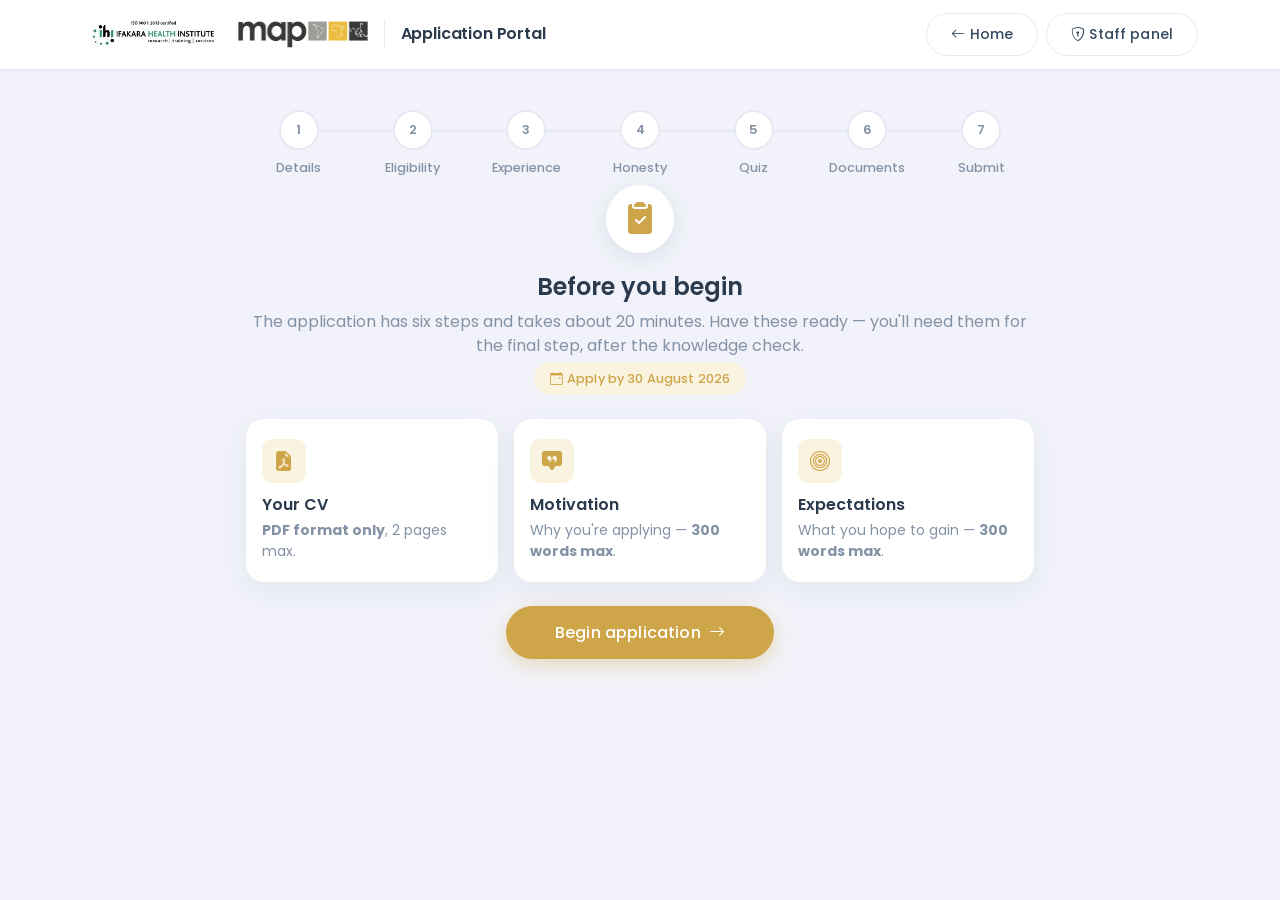
==== apply.html @ 9e34197d "Tighten field validation on the applicant form Landing "Before you apply" and apply.html prep splash" ====
<!Doctype html>
<html lang="en">
<head>
  <meta charset="utf-8">
  <meta name="viewport" content="width=device-width, initial-scale=1">
  <title>Apply — Application Portal</title>

  <!-- Fonts -->
  <link rel="preconnect" href="https://fonts.googleapis.com">
  <link rel="preconnect" href="https://fonts.gstatic.com" crossorigin>
  <link href="https://fonts.googleapis.com/css2?family=Poppins:wght@300;400;500;600;700&display=swap" rel="stylesheet">

  <!-- Bootstrap 5 + Icons -->
  <link href="https://cdn.jsdelivr.net/npm/bootstrap@5.3.3/dist/css/bootstrap.min.css" rel="stylesheet"
        integrity="sha384-QWTKZyjpPEjISv5WaRU9OFeRpok6YctnYmDr5pNlyT2bRjXh0JMhjY6hW+ALEwIH" crossorigin="anonymous">
  <link href="https://cdn.jsdelivr.net/npm/bootstrap-icons@1.11.3/font/bootstrap-icons.min.css" rel="stylesheet">

  <!-- Theme -->
  <link href="css/styles.css" rel="stylesheet">
</head>
<body>

<nav class="navbar navbar-expand-lg">
  <div class="container">
    <a class="navbar-brand d-flex align-items-center gap-3" href="index.html">
      <img src="img/ihi-logo.jpg" alt="Ifakara Health Institute" class="brand-logo brand-logo-ihi">
      <img src="img/map-logo.png" alt="MAP Project" class="brand-logo brand-logo-map">
      <span class="brand-divider d-none d-md-inline-block"></span>
      <span class="brand-text d-none d-md-inline">Application Portal</span>
    </a>
    <div class="d-flex gap-2">
      <a class="btn btn-sm btn-outline-secondary" href="index.html"><i class="bi bi-arrow-left"></i> Home</a>
      <a class="btn btn-sm btn-outline-secondary" href="panel.html"><i class="bi bi-shield-lock"></i> Staff panel</a>
    </div>
  </div>
</nav>

<div class="app-shell">

  <!-- Progress steps -->
  <ul class="stepper" id="steps">
    <li class="step active" data-step="form">
      <span class="step-circle">1</span>
      <span class="step-label">Details</span>
    </li>
    <li class="step" data-step="eligibility">
      <span class="step-circle">2</span>
      <span class="step-label">Eligibility</span>
    </li>
    <li class="step" data-step="experience">
      <span class="step-circle">3</span>
      <span class="step-label">Experience</span>
    </li>
    <li class="step" data-step="claims">
      <span class="step-circle">4</span>
      <span class="step-label">Honesty</span>
    </li>
    <li class="step" data-step="quiz">
      <span class="step-circle">5</span>
      <span class="step-label">Quiz</span>
    </li>
    <li class="step" data-step="docs">
      <span class="step-circle">6</span>
      <span class="step-label">Documents</span>
    </li>
    <li class="step" data-step="submit">
      <span class="step-circle">7</span>
      <span class="step-label">Submit</span>
    </li>
  </ul>

  <!-- ============ STEP 0: BEFORE YOU BEGIN (prep splash) ============ -->
  <section id="screen-prep" class="screen d-none">
    <div class="text-center">
      <span class="auth-head-icon"><i class="bi bi-clipboard2-check-fill"></i></span>
    </div>
    <div class="text-center mb-4">
      <h4 class="mt-1">Before you begin</h4>
      <p class="text-muted mb-1">
        The application has six steps and takes about 20 minutes. Have these
        ready — you'll need them for the final step, after the knowledge check.
      </p>
      <p class="mb-0"><span class="badge-pill-brand"><i class="bi bi-calendar-event me-1"></i>Apply by 30 August 2026</span></p>
    </div>
    <div class="row g-3 mb-4">
      <div class="col-md-4">
        <div class="feature-card h-100">
          <div class="feature-icon"><i class="bi bi-file-earmark-pdf-fill"></i></div>
          <h5>Your CV</h5>
          <p class="text-muted small mb-0"><strong>PDF format only</strong>, 2 pages max.</p>
        </div>
      </div>
      <div class="col-md-4">
        <div class="feature-card h-100">
          <div class="feature-icon"><i class="bi bi-chat-square-quote-fill"></i></div>
          <h5>Motivation</h5>
          <p class="text-muted small mb-0">Why you're applying — <strong>300 words max</strong>.</p>
        </div>
      </div>
      <div class="col-md-4">
        <div class="feature-card h-100">
          <div class="feature-icon"><i class="bi bi-bullseye"></i></div>
          <h5>Expectations</h5>
          <p class="text-muted small mb-0">What you hope to gain — <strong>300 words max</strong>.</p>
        </div>
      </div>
    </div>
    <div class="text-center">
      <button class="btn btn-primary btn-lg px-5" id="begin-application">
        Begin application <i class="bi bi-arrow-right ms-1"></i>
      </button>
    </div>
  </section>

  <!-- ============ STEP 1: DETAILS FORM (no CV / motivation / expectations) ============ -->
  <section id="screen-form" class="screen d-none">
    <div class="card">
      <div class="card-body">
        <h4 class="mb-1">Your details</h4>
        <p class="text-muted small mb-4">
          All fields are required. A few short steps follow before the knowledge
          check — you'll upload your CV and written work at the end.
        </p>

        <div class="alert alert-danger d-none" id="form-alert"></div>

        <form id="application-form">
          <div class="row g-3">
            <div class="col-md-6">
              <label class="form-label">First name</label>
              <input class="form-control form-control-air" name="first_name" required>
              <div class="field-error" data-error="first_name"></div>
            </div>
            <div class="col-md-6">
              <label class="form-label">Last name</label>
              <input class="form-control form-control-air" name="last_name" required>
              <div class="field-error" data-error="last_name"></div>
            </div>
            <div class="col-md-6">
              <label class="form-label">Email</label>
              <input type="email" class="form-control form-control-air" name="email"
                     autocomplete="email" inputmode="email" required
                     title="Please enter a valid email address (e.g. name@example.com).">
              <div class="field-error" data-error="email"></div>
            </div>
            <div class="col-md-6">
              <label class="form-label">Phone</label>
              <input type="tel" class="form-control form-control-air" name="phone"
                     autocomplete="tel" inputmode="tel" required
                     pattern="^\+?[0-9\s\-()]{6,}$"
                     placeholder="+255 712 345 678"
                     title="Digits only, with an optional leading +, spaces, dashes or parentheses.">
              <div class="field-error" data-error="phone"></div>
            </div>
            <div class="col-md-6">
              <label class="form-label">Nationality</label>
              <select class="form-select form-control-air country-select" name="nationality" required>
                <option value="" selected disabled>Choose…</option>
              </select>
              <div class="field-error" data-error="nationality"></div>
            </div>
            <div class="col-md-6">
              <label class="form-label">Country of residence</label>
              <select class="form-select form-control-air country-select" name="country_of_residence" required>
                <option value="" selected disabled>Choose…</option>
              </select>
              <div class="field-error" data-error="country_of_residence"></div>
            </div>
            <div class="col-md-6">
              <label class="form-label">Gender</label>
              <select class="form-select form-control-air" name="gender" required>
                <option value="" selected disabled>Choose…</option>
                <option>Male</option>
                <option>Female</option>
              </select>
              <div class="field-error" data-error="gender"></div>
            </div>
            <div class="col-md-6">
              <label class="form-label">Institution</label>
              <input class="form-control form-control-air" name="institution" required>
              <div class="field-error" data-error="institution"></div>
            </div>
            <div class="col-md-6">
              <label class="form-label">Institution type</label>
              <select class="form-select form-control-air" name="institution_type" required>
                <option value="" selected disabled>Choose…</option>
                <option>University</option>
                <option>NGO</option>
                <option>Government</option>
                <option>Private sector</option>
                <option>Other</option>
              </select>
              <div class="field-error" data-error="institution_type"></div>
            </div>
            <div class="col-md-6">
              <label class="form-label">Role</label>
              <input class="form-control form-control-air" name="role" required>
              <div class="field-error" data-error="role"></div>
            </div>
            <div class="col-md-6">
              <label class="form-label">Education</label>
              <select class="form-select form-control-air" name="education" required>
                <option value="" selected disabled>Choose…</option>
                <option>BSc</option>
                <option>MSc</option>
                <option>PhD</option>
                <option>Other</option>
              </select>
              <div class="field-error" data-error="education"></div>
            </div>
            <div class="col-md-6">
              <label class="form-label">R experience</label>
              <select class="form-select form-control-air" name="r_experience" required>
                <option value="" selected disabled>Choose…</option>
                <option>None</option>
                <option>Beginner</option>
                <option>Intermediate</option>
                <option>Advanced</option>
              </select>
              <div class="field-error" data-error="r_experience"></div>
            </div>
            <div class="col-md-6">
              <label class="form-label">Bayesian knowledge</label>
              <select class="form-select form-control-air" name="bayesian_knowledge" required>
                <option value="" selected disabled>Choose…</option>
                <option>None</option>
                <option>Beginner</option>
                <option>Intermediate</option>
                <option>Advanced</option>
              </select>
              <div class="field-error" data-error="bayesian_knowledge"></div>
            </div>
          </div>

          <div class="d-grid mt-4">
            <button class="btn btn-primary btn-lg" type="submit" id="submit-application">
              Next <i class="bi bi-arrow-right ms-1"></i>
            </button>
          </div>
        </form>
      </div>
    </div>
  </section>

  <!-- ============ STEP 2: ELIGIBILITY ============ -->
  <section id="screen-eligibility" class="screen d-none">
    <div class="card">
      <div class="card-body">
        <h4 class="mb-1">Practical eligibility</h4>
        <p class="text-muted small mb-4">
          Four quick questions so we don't waste your time on an application we
          couldn't honour. Answered honestly.
        </p>

        <div class="alert alert-danger d-none" id="elig-alert"></div>

        <form id="eligibility-form" novalidate>
          <div class="mb-4">
            <p class="form-label fw-semibold mb-2">Can you attend all four days of the course?</p>
            <div class="quiz-option-group" data-group="elig_attend">
              <button type="button" class="btn btn-outline-secondary quiz-option" data-value="Yes, all four days">Yes, all four days</button>
              <button type="button" class="btn btn-outline-secondary quiz-option" data-value="Only part of the period">Only part of the period</button>
              <button type="button" class="btn btn-outline-secondary quiz-option" data-value="No">No</button>
            </div>
            <div class="field-error" data-error="elig_attend"></div>
          </div>

          <div class="mb-4">
            <p class="form-label fw-semibold mb-2">Will you have a laptop for the course?</p>
            <div class="quiz-option-group" data-group="elig_laptop">
              <button type="button" class="btn btn-outline-secondary quiz-option" data-value="Yes">Yes</button>
              <button type="button" class="btn btn-outline-secondary quiz-option" data-value="No">No</button>
              <button type="button" class="btn btn-outline-secondary quiz-option" data-value="I am not sure">I am not sure</button>
            </div>
            <div class="field-error" data-error="elig_laptop"></div>
          </div>

          <div class="mb-4">
            <p class="form-label fw-semibold mb-2">Do you work with spatial data?</p>
            <div class="quiz-option-group" data-group="elig_data">
              <button type="button" class="btn btn-outline-secondary quiz-option" data-value="Yes, I work with it now">Yes, I work with it now</button>
              <button type="button" class="btn btn-outline-secondary quiz-option" data-value="Not yet, but I expect to within six months">Not yet, but I expect to within six months</button>
              <button type="button" class="btn btn-outline-secondary quiz-option" data-value="No">No</button>
            </div>
            <div class="field-error" data-error="elig_data"></div>
          </div>

          <div class="mb-4">
            <p class="form-label fw-semibold mb-2">How will your travel and accommodation be funded?</p>
            <div class="quiz-option-group" data-group="elig_funding">
              <button type="button" class="btn btn-outline-secondary quiz-option" data-value="My institution has agreed to cover it">My institution has agreed to cover it</button>
              <button type="button" class="btn btn-outline-secondary quiz-option" data-value="I will cover it myself">I will cover it myself</button>
              <button type="button" class="btn btn-outline-secondary quiz-option" data-value="Likely covered, but not yet confirmed">Likely covered, but not yet confirmed</button>
              <button type="button" class="btn btn-outline-secondary quiz-option" data-value="I could not attend without financial support">I could not attend without financial support</button>
            </div>
            <div class="field-error" data-error="elig_funding"></div>
          </div>

          <div class="d-grid mt-4">
            <button class="btn btn-primary btn-lg" type="submit" id="submit-eligibility">
              Continue <i class="bi bi-arrow-right ms-1"></i>
            </button>
          </div>
        </form>
      </div>
    </div>
  </section>

  <!-- ============ INELIGIBLE (terminal, revisable) ============ -->
  <section id="screen-ineligible" class="screen d-none">
    <div class="text-center">
      <span class="auth-head-icon muted"><i class="bi bi-info-circle-fill"></i></span>
    </div>
    <div class="card">
      <div class="card-body text-center">
        <h3 class="mt-1">Thank you for your interest</h3>
        <p class="text-muted mb-4" id="ineligible-reason"></p>
        <button type="button" class="btn btn-outline-secondary" id="change-eligibility">
          Change my answers
        </button>
      </div>
    </div>
  </section>

  <!-- ============ STEP 3: EXPERIENCE ============ -->
  <section id="screen-experience" class="screen d-none">
    <div class="card">
      <div class="card-body">
        <h4 class="mb-1">Your experience</h4>
        <p class="text-muted small mb-4">
          Eight quick questions about R, Bayesian methods, and how you plan to
          use what you learn. All required.
        </p>

        <div class="alert alert-danger d-none" id="exp-alert"></div>

        <form id="experience-form" novalidate>
          <div class="mb-4">
            <p class="form-label fw-semibold mb-2">How often do you use R?</p>
            <div class="quiz-option-group" data-group="exp_rfreq">
              <button type="button" class="btn btn-outline-secondary quiz-option" data-value="Most weeks">Most weeks</button>
              <button type="button" class="btn btn-outline-secondary quiz-option" data-value="Most months">Most months</button>
              <button type="button" class="btn btn-outline-secondary quiz-option" data-value="A few times a year">A few times a year</button>
              <button type="button" class="btn btn-outline-secondary quiz-option" data-value="Rarely or never">Rarely or never</button>
            </div>
            <div class="field-error" data-error="exp_rfreq"></div>
          </div>

          <div class="mb-4">
            <p class="form-label fw-semibold mb-2">How would you rate your R skills?</p>
            <div class="quiz-option-group" data-group="exp_rself">
              <button type="button" class="btn btn-outline-secondary quiz-option" data-value="Beginner — I can run scripts others have written">Beginner — I can run scripts others have written</button>
              <button type="button" class="btn btn-outline-secondary quiz-option" data-value="Intermediate — I write my own analysis scripts">Intermediate — I write my own analysis scripts</button>
              <button type="button" class="btn btn-outline-secondary quiz-option" data-value="Advanced — I write functions and packages">Advanced — I write functions and packages</button>
            </div>
            <div class="field-error" data-error="exp_rself"></div>
          </div>

          <div class="mb-4">
            <p class="form-label fw-semibold mb-2">Your experience with Bayesian methods?</p>
            <div class="quiz-option-group" data-group="exp_bayes">
              <button type="button" class="btn btn-outline-secondary quiz-option" data-value="None">None</button>
              <button type="button" class="btn btn-outline-secondary quiz-option" data-value="Beginner">Beginner</button>
              <button type="button" class="btn btn-outline-secondary quiz-option" data-value="Intermediate">Intermediate</button>
              <button type="button" class="btn btn-outline-secondary quiz-option" data-value="Advanced">Advanced</button>
            </div>
            <div class="field-error" data-error="exp_bayes"></div>
          </div>

          <div class="mb-4">
            <p class="form-label fw-semibold mb-2">Have you fitted a generalised linear model (GLM) in R?</p>
            <div class="quiz-option-group" data-group="exp_glm">
              <button type="button" class="btn btn-outline-secondary quiz-option" data-value="Yes, several times">Yes, several times</button>
              <button type="button" class="btn btn-outline-secondary quiz-option" data-value="Yes, once or twice">Yes, once or twice</button>
              <button type="button" class="btn btn-outline-secondary quiz-option" data-value="No">No</button>
            </div>
            <div class="field-error" data-error="exp_glm"></div>
          </div>

          <div class="mb-4">
            <p class="form-label fw-semibold mb-2">What kind of spatial data do you typically work with?</p>
            <div class="quiz-option-group" data-group="exp_dtype">
              <button type="button" class="btn btn-outline-secondary quiz-option" data-value="Survey or sampling points with coordinates">Survey or sampling points with coordinates</button>
              <button type="button" class="btn btn-outline-secondary quiz-option" data-value="Counts or rates aggregated to districts, wards or facilities">Counts or rates aggregated to districts, wards or facilities</button>
              <button type="button" class="btn btn-outline-secondary quiz-option" data-value="Raster or gridded environmental data">Raster or gridded environmental data</button>
              <button type="button" class="btn btn-outline-secondary quiz-option" data-value="Locations of events or cases (point patterns)">Locations of events or cases (point patterns)</button>
              <button type="button" class="btn btn-outline-secondary quiz-option" data-value="A mixture of these">A mixture of these</button>
              <button type="button" class="btn btn-outline-secondary quiz-option" data-value="None yet">None yet</button>
            </div>
            <div class="field-error" data-error="exp_dtype"></div>
          </div>

          <div class="mb-4">
            <p class="form-label fw-semibold mb-2">When do you next plan to use these methods?</p>
            <div class="quiz-option-group" data-group="exp_when">
              <button type="button" class="btn btn-outline-secondary quiz-option" data-value="I have an analysis waiting for these methods now">I have an analysis waiting for these methods now</button>
              <button type="button" class="btn btn-outline-secondary quiz-option" data-value="Within six months">Within six months</button>
              <button type="button" class="btn btn-outline-secondary quiz-option" data-value="Within a year">Within a year</button>
              <button type="button" class="btn btn-outline-secondary quiz-option" data-value="No specific plan yet">No specific plan yet</button>
            </div>
            <div class="field-error" data-error="exp_when"></div>
          </div>

          <div class="mb-4">
            <p class="form-label fw-semibold mb-2">Will you share what you learn with a wider team?</p>
            <div class="quiz-option-group" data-group="exp_share">
              <button type="button" class="btn btn-outline-secondary quiz-option" data-value="Yes, and I have a specific team in mind">Yes, and I have a specific team in mind</button>
              <button type="button" class="btn btn-outline-secondary quiz-option" data-value="Yes, in principle">Yes, in principle</button>
              <button type="button" class="btn btn-outline-secondary quiz-option" data-value="Possibly">Possibly</button>
              <button type="button" class="btn btn-outline-secondary quiz-option" data-value="No">No</button>
            </div>
            <div class="field-error" data-error="exp_share"></div>
          </div>

          <div class="mb-4">
            <p class="form-label fw-semibold mb-2">Do you use spatial / statistical methods in your current work?</p>
            <div class="quiz-option-group" data-group="exp_use">
              <button type="button" class="btn btn-outline-secondary quiz-option" data-value="Yes, regularly">Yes, regularly</button>
              <button type="button" class="btn btn-outline-secondary quiz-option" data-value="Sometimes">Sometimes</button>
              <button type="button" class="btn btn-outline-secondary quiz-option" data-value="No">No</button>
            </div>
            <div class="field-error" data-error="exp_use"></div>
          </div>

          <div class="d-grid mt-4">
            <button class="btn btn-primary btn-lg" type="submit" id="submit-experience">
              Continue <i class="bi bi-arrow-right ms-1"></i>
            </button>
          </div>
        </form>
      </div>
    </div>
  </section>

  <!-- ============ STEP 4: HONESTY CHECK (claims) ============ -->
  <section id="screen-claims" class="screen d-none">
    <div class="card">
      <div class="card-body">
        <h4 class="mb-1">Honesty check</h4>
        <p class="text-muted small mb-4">
          For each R function below, tell us honestly whether you've used it,
          only heard of it, or aren't familiar with it. "Not familiar" is a
          perfectly good answer.
        </p>

        <div class="alert alert-danger d-none" id="claims-alert"></div>

        <div id="claims-list"></div>

        <div class="d-grid mt-4">
          <button class="btn btn-primary btn-lg" type="button" id="submit-claims">
            Continue to the quiz <i class="bi bi-arrow-right ms-1"></i>
          </button>
        </div>
      </div>
    </div>
  </section>

  <!-- ============ STEP 5: QUIZ INTRO ============ -->
  <section id="screen-intro" class="screen d-none">
    <div class="text-center">
      <span class="auth-head-icon"><i class="bi bi-clock-history"></i></span>
    </div>
    <div class="card">
      <div class="card-body text-center">
        <h4 class="mt-1">You're ready for the knowledge check</h4>
        <p class="text-muted mb-4">A short, timed quiz to unlock the final submission.</p>
        <ul class="list-unstyled text-muted mb-4 mx-auto" style="max-width:400px">
          <li class="mb-2"><i class="bi bi-check2 text-primary me-2"></i>One question at a time.</li>
          <li class="mb-2"><i class="bi bi-check2 text-primary me-2"></i>Countdown runs per question — answer before it ends.</li>
          <li class="mb-2"><i class="bi bi-check2 text-primary me-2"></i>You cannot go back, and the quiz can't be restarted.</li>
        </ul>
        <button class="btn btn-primary btn-lg px-5" id="start-quiz">Start the quiz</button>
        <div class="alert alert-danger d-none mt-3" id="intro-alert"></div>
      </div>
    </div>
  </section>

  <!-- ============ STEP 3: QUESTION ============ -->
  <section id="screen-question" class="screen d-none">
    <div class="card">
      <div class="card-body">
        <div class="d-flex justify-content-between align-items-center mb-3">
          <span class="text-muted small" id="q-progress">Question 1 of 12</span>
          <span class="badge category-pill" id="q-category"></span>
          <span class="countdown" id="q-countdown">--</span>
        </div>
        <div class="progress mb-4" style="height:6px">
          <div class="progress-bar" id="q-progressbar" style="width:0%"></div>
        </div>

        <h5 class="mb-4" id="q-text"></h5>

        <div class="d-grid gap-2" id="q-options"></div>

        <div class="d-grid mt-4">
          <button class="btn btn-primary btn-lg" id="submit-answer" disabled>Submit answer</button>
        </div>
        <p class="text-muted small text-center mt-3 mb-0" id="q-status"></p>
      </div>
    </div>
  </section>

  <!-- ============ STEP 4: RESULT ============ -->
  <section id="screen-result" class="screen d-none">
    <div class="text-center">
      <span class="auth-head-icon success"><i class="bi bi-patch-check-fill" id="r-icon"></i></span>
    </div>
    <div class="card">
      <div class="card-body text-center">
        <h3 class="mt-1" id="r-heading">Quiz complete</h3>
        <div class="display-4 fw-bold my-3"><span id="r-score">0</span> / <span id="r-total">0</span></div>
        <p class="text-muted mb-2" id="r-message"></p>
        <p class="text-muted small mb-0" id="r-completed"></p>
        <div class="d-grid mt-4 d-none" id="r-continue-wrap">
          <button class="btn btn-primary btn-lg" id="go-final">
            Continue to final step <i class="bi bi-arrow-right ms-1"></i>
          </button>
        </div>
      </div>
    </div>
  </section>

  <!-- ============ STEP 6: DOCUMENTS (motivation + expectations + CV) ============ -->
  <section id="screen-docs" class="screen d-none">
    <div class="card">
      <div class="card-body">
        <h4 class="mb-1">Motivation, expectations and CV</h4>
        <p class="text-muted small mb-4">
          Tell us why you're applying, what you hope to gain, and upload
          your CV. On the next screen you'll answer a few short written
          prompts before submitting.
        </p>

        <div class="alert alert-danger d-none" id="docs-alert"></div>

        <form id="docs-form">
          <div class="row g-3">
            <div class="col-12">
              <label class="form-label">Motivation <span class="text-muted">(300 words max)</span></label>
              <textarea class="form-control form-control-air" name="motivation" rows="5" required
                        data-max-words="300"
                        placeholder="Why do you want to join the program?"></textarea>
              <div class="d-flex justify-content-between align-items-start mt-1">
                <div class="field-error flex-grow-1" data-error="motivation"></div>
                <small class="text-muted word-counter" data-counter-for="motivation">0 / 300 words</small>
              </div>
            </div>
            <div class="col-12">
              <label class="form-label">Expectations <span class="text-muted">(300 words max)</span></label>
              <textarea class="form-control form-control-air" name="expectations" rows="5" required
                        data-max-words="300"
                        placeholder="What do you hope to gain from this program?"></textarea>
              <div class="d-flex justify-content-between align-items-start mt-1">
                <div class="field-error flex-grow-1" data-error="expectations"></div>
                <small class="text-muted word-counter" data-counter-for="expectations">0 / 300 words</small>
              </div>
            </div>
            <div class="col-12">
              <label class="form-label">CV upload <span class="text-muted">(PDF only, 2 pages max)</span></label>
              <input type="file" class="form-control" name="cv" accept="application/pdf,.pdf" required>
              <div class="field-error" data-error="cv"></div>
            </div>
          </div>

          <div class="d-grid mt-4">
            <button class="btn btn-primary btn-lg" type="submit" id="submit-docs">
              Continue <i class="bi bi-arrow-right ms-1"></i>
            </button>
          </div>
        </form>
      </div>
    </div>
  </section>

  <!-- ============ STEP 7: SUBMIT (written prompts + finalize) ============ -->
  <section id="screen-final" class="screen d-none">
    <div class="card">
      <div class="card-body">
        <h4 class="mb-1">A few short written prompts</h4>
        <p class="text-muted small mb-4">
          Answer these briefly, then submit your application. Panel judges
          quality — short and honest is fine.
        </p>

        <div class="alert alert-danger d-none" id="final-alert"></div>

        <form id="final-form" novalidate>
          <div class="row g-3">
            <div class="col-12">
              <label class="form-label">A dataset you have analysed <span class="text-muted">(a sentence or two)</span></label>
              <textarea class="form-control form-control-air" name="written_dataset" rows="3" required
                        placeholder="What was it, and what did you do with it?"></textarea>
              <div class="field-error" data-error="written_dataset"></div>
            </div>
            <div class="col-12">
              <label class="form-label">Some of your own R code <span class="text-muted">(5–15 lines)</span></label>
              <textarea class="form-control form-control-air font-monospace" name="written_code" rows="8" required
                        placeholder="Paste a snippet you actually wrote."></textarea>
              <div class="field-error" data-error="written_code"></div>
            </div>
            <div class="col-12">
              <label class="form-label">Why would OLS be a poor choice for spatial data? <span class="text-muted">(a sentence is fine)</span></label>
              <textarea class="form-control form-control-air" name="written_why_not_ols" rows="3" required
                        placeholder="One thought, briefly."></textarea>
              <div class="field-error" data-error="written_why_not_ols"></div>
            </div>
            <div class="col-12">
              <label class="form-label">Anything else for the panel? <span class="text-muted">(optional)</span></label>
              <textarea class="form-control form-control-air" name="written_other" rows="3"
                        placeholder="Context you'd like reviewers to see."></textarea>
              <div class="field-error" data-error="written_other"></div>
            </div>
          </div>

          <div class="d-grid mt-4">
            <button class="btn btn-primary btn-lg" type="submit" id="submit-final">
              Submit application <i class="bi bi-check2-circle ms-1"></i>
            </button>
          </div>
        </form>
      </div>
    </div>
  </section>

  <!-- ============ DONE ============ -->
  <section id="screen-done" class="screen d-none">
    <div class="text-center">
      <span class="auth-head-icon success"><i class="bi bi-send-check-fill"></i></span>
    </div>
    <div class="card">
      <div class="card-body text-center">
        <h3 class="mt-1">Application submitted</h3>
        <p class="text-muted mb-0">
          Thank you — your application and CV have been received. We'll be in touch by email.
        </p>
      </div>
    </div>
  </section>

</div>

<script src="https://cdn.jsdelivr.net/npm/bootstrap@5.3.3/dist/js/bootstrap.bundle.min.js"
        integrity="sha384-YvpcrYf0tY3lHB60NNkmXc5s9fDVZLESaAA55NDzOxhy9GkcIdslK1eN7N6jIeHz" crossorigin="anonymous"></script>
<script src="js/api.js"></script>
<script src="js/applicant.js"></script>
</body>
</html>
---- css/styles.css ----
/* =========================================================================
   Onboarding Portal — Applicant frontend
   Aesthetic cherry-picked from AdminCa v2.0.1 (Poppins + soft shadows +
   indigo palette), layered on top of Bootstrap 5.
   ========================================================================= */

:root {
  /* Palette — warm gold on Poppins */
  --brand:            #cfa54a;
  --brand-dark:       #b48a2e;
  --brand-tint:       #faf3e0;
  --success:          #18C5A9;
  --success-dark:     #14a891;
  --danger:           #f75a5f;
  --page-bg:          #f2f3fa;
  --card-bg:          #ffffff;
  --body:             #34495f;
  --muted:            #8492a6;
  --border-soft:      #e6e9f2;

  /* Shadows */
  --shadow-card:      0 8px 30px rgba(53, 73, 95, 0.08);
  --shadow-input:     0 3px 20px rgba(53, 73, 95, 0.08);
  --shadow-btn:       0 6px 20px rgba(207, 165, 74, 0.35);
  --shadow-btn-hover: 0 10px 25px rgba(207, 165, 74, 0.45);
  --shadow-float:     0 5px 20px rgba(214, 222, 228, 0.9);

  /* Rhythm */
  --radius:           12px;
  --radius-lg:        18px;
  --radius-pill:      200px;

  /* Bootstrap variable overrides (so BS utilities pick up the new brand) */
  --bs-primary:       var(--brand);
  --bs-primary-rgb:   207, 165, 74;
  --bs-body-color:    var(--body);
  --bs-body-font-family: "Poppins", system-ui, -apple-system, "Segoe UI", Roboto, sans-serif;
}

/* -------------------------------------------------------------- Base */
body {
  min-height: 100vh;
  background-color: var(--page-bg);
  color: var(--body);
  font-family: "Poppins", system-ui, -apple-system, "Segoe UI", Roboto, sans-serif;
  font-weight: 400;
}

h1, h2, h3, h4, h5, h6 { font-weight: 600; color: #2c3a4d; }
.text-muted { color: var(--muted) !important; }

/* -------------------------------------------------------------- Layout */
.app-shell {
  max-width: 820px;
  margin: 0 auto;
  padding: 2.5rem 1rem 4rem;
}

.panel-shell {
  max-width: 1140px;
  margin: 0 auto;
  padding: 1.5rem 1rem 4rem;
}

/* -------------------------------------------------------------- Navbar */
.navbar {
  background: var(--card-bg) !important;
  border-bottom: 1px solid var(--border-soft) !important;
  box-shadow: 0 1px 10px rgba(53, 73, 95, 0.04);
  padding-top: .65rem;
  padding-bottom: .65rem;
}
.navbar-brand { color: #2c3a4d !important; letter-spacing: -0.01em; }
.navbar-brand .text-primary { color: var(--brand) !important; }

/* Brand logos in the navbar (IHI + MAP) */
.brand-logo {
  height: 38px;
  width: auto;
  object-fit: contain;
  display: block;
}
.brand-logo-ihi { }                                /* ~3:1 aspect */
.brand-logo-map { max-width: 130px; }              /* wide — cap width */
.brand-divider {
  display: inline-block;
  width: 1px;
  height: 30px;
  background: var(--border-soft);
  align-self: center;
}
.brand-text {
  color: #2c3a4d;
  font-weight: 600;
  letter-spacing: -0.01em;
  font-size: 1rem;
}

/* Chip-style logo backdrop for the DARK panel navbar (keeps white logos
   from clashing with the dark background). */
.brand-logo-chip {
  background: #fff;
  border-radius: 6px;
  padding: 4px 8px;
  height: 42px;
}
.brand-divider-dark { background: rgba(255, 255, 255, 0.2); }
.brand-text-light {
  color: #fff;
  font-weight: 600;
  letter-spacing: -0.01em;
  font-size: 1rem;
}

@media (max-width: 767.98px) {
  .brand-logo { height: 30px; }
  .brand-logo-chip { height: 34px; padding: 3px 6px; }
  .brand-logo-map { max-width: 100px; }
}
@media (max-width: 400px) {
  .brand-logo { height: 26px; }
  .brand-logo-chip { height: 30px; }
  .brand-logo-map { max-width: 82px; }
}

/* -------------------------------------------------------------- Cards */
.card {
  background: var(--card-bg);
  border: 0 !important;
  border-radius: var(--radius-lg) !important;
  box-shadow: var(--shadow-card) !important;
}
.card-body { padding: 2rem !important; }
@media (min-width: 768px) { .card-body { padding: 2.5rem !important; } }

/* -------------------------------------------------------------- Stepper */
.stepper {
  list-style: none;
  padding: 0;
  margin: 0 0 2.25rem 0;
  display: flex;
  justify-content: space-between;
  align-items: flex-start;
  position: relative;
  gap: 0.5rem;
}
.stepper::before {
  content: "";
  position: absolute;
  top: 20px;               /* half of .step-circle height */
  left: 8%;
  right: 8%;
  height: 2px;
  background: var(--border-soft);
  z-index: 0;
}
.step {
  position: relative;
  z-index: 1;
  flex: 1;
  text-align: center;
  color: var(--muted);
  font-size: .8rem;
  font-weight: 500;
}
.step-circle {
  display: inline-flex;
  align-items: center;
  justify-content: center;
  width: 40px;
  height: 40px;
  border-radius: 50%;
  background: var(--card-bg);
  border: 2px solid var(--border-soft);
  color: var(--muted);
  font-weight: 600;
  margin-bottom: 0.5rem;
  transition: all .25s ease;
}
.step-label { display: block; }
.step.active .step-circle,
.step.done .step-circle {
  background: var(--brand);
  border-color: var(--brand);
  color: #fff;
  box-shadow: var(--shadow-btn);
}
.step.active { color: var(--brand); font-weight: 600; }
.step.done { color: var(--body); }

/* -------------------------------------------------------------- Auth head icon
   (Circular icon that floats above intro/result cards — from login-2.html) */
.auth-head-icon {
  position: relative;
  height: 68px;
  width: 68px;
  display: inline-flex;
  align-items: center;
  justify-content: center;
  font-size: 32px;
  background: var(--card-bg);
  color: var(--brand);
  box-shadow: var(--shadow-float);
  border-radius: 50%;
  margin: -2.5rem auto 1rem;
}
.auth-head-icon.success { color: var(--success); }
.auth-head-icon.muted   { color: var(--muted); }

/* -------------------------------------------------------------- Form inputs
   "form-control-air" — soft shadow, no border. */
.form-label {
  font-size: .85rem;
  font-weight: 500;
  color: var(--body);
  margin-bottom: .4rem;
}
.form-control, .form-select {
  background: var(--card-bg);
  border: 1px solid var(--border-soft) !important;
  border-radius: var(--radius) !important;
  padding: .75rem 1rem !important;
  box-shadow: none;
  transition: box-shadow .2s ease, border-color .2s ease;
  color: var(--body);
}
.form-control:focus, .form-select:focus {
  border-color: var(--brand) !important;
  box-shadow: 0 0 0 4px rgba(207, 165, 74, 0.12) !important;
  outline: none;
}
.form-control::placeholder { color: #b7c0cf; }
.form-control-air {
  border: 0 !important;
  box-shadow: var(--shadow-input) !important;
}

/* CV file input — subtler affordance */
input[type="file"].form-control {
  padding: .55rem .75rem !important;
}
input[type="file"].form-control::-webkit-file-upload-button {
  background: var(--brand-tint);
  color: var(--brand);
  border: 0;
  border-radius: 8px;
  padding: .4rem .9rem;
  font-weight: 500;
  margin-right: .75rem;
  cursor: pointer;
}

/* Field-level error text */
.field-error {
  color: var(--danger);
  font-size: .8rem;
  margin-top: .35rem;
  min-height: 1rem;
}

/* Live word counters under motivation / expectations textareas.
   The bare .word-counter reads as muted; .over-limit switches to the
   danger color when the applicant crosses the 300-word cap. */
.word-counter {
  font-size: .78rem;
  color: var(--muted);
  white-space: nowrap;
  margin-left: 1rem;
  padding-top: .2rem;
}
.word-counter.over-limit {
  color: var(--danger);
  font-weight: 600;
}

/* -------------------------------------------------------------- Buttons */
.btn {
  border-radius: var(--radius-pill);
  font-weight: 500;
  letter-spacing: .01em;
  padding: .65rem 1.5rem;
  transition: transform .15s ease, box-shadow .2s ease, background-color .2s ease;
}
.btn-lg { padding: .85rem 1.75rem; font-size: 1rem; }

.btn-primary {
  background: var(--brand) !important;
  border-color: var(--brand) !important;
  box-shadow: var(--shadow-btn);
}
.btn-primary:hover, .btn-primary:focus {
  background: var(--brand-dark) !important;
  border-color: var(--brand-dark) !important;
  box-shadow: var(--shadow-btn-hover);
  transform: translateY(-1px);
}
.btn-primary:disabled { opacity: .55; box-shadow: none; transform: none; }

.btn-outline-secondary {
  border: 1px solid var(--border-soft);
  background: #fff;
  color: var(--body);
}
.btn-outline-secondary:hover {
  background: var(--brand-tint);
  border-color: var(--brand);
  color: var(--brand);
}

/* -------------------------------------------------------------- Quiz screen */
.countdown {
  font-variant-numeric: tabular-nums;
  font-weight: 700;
  color: var(--brand);
  padding: .35rem .9rem;
  background: var(--brand-tint);
  border-radius: var(--radius-pill);
  font-size: 1rem;
}
.countdown.danger {
  color: #fff;
  background: var(--danger);
  animation: pulse 1s ease-in-out infinite;
}
@keyframes pulse {
  0%, 100% { transform: scale(1); }
  50%      { transform: scale(1.05); }
}

.category-pill {
  text-transform: capitalize;
  background: var(--brand-tint) !important;
  color: var(--brand) !important;
  border: 0 !important;
  padding: .4rem .8rem;
  font-weight: 500;
  border-radius: var(--radius-pill);
}

.progress {
  background: var(--border-soft);
  border-radius: var(--radius-pill);
  overflow: hidden;
}
.progress-bar { background: var(--brand); transition: width .3s ease; }

/* Quiz option buttons — card-like, hover lift, clear active state */
.quiz-option {
  text-align: left;
  white-space: normal;
  padding: 1rem 1.25rem !important;
  border-radius: var(--radius) !important;
  background: var(--card-bg);
  border: 2px solid var(--border-soft) !important;
  color: var(--body);
  font-weight: 500;
  box-shadow: 0 2px 10px rgba(53, 73, 95, 0.03);
  transition: transform .15s ease, border-color .15s ease, box-shadow .2s ease;
}
.quiz-option:hover {
  border-color: var(--brand) !important;
  color: var(--brand);
  transform: translateY(-1px);
  box-shadow: var(--shadow-input);
}
.quiz-option.active {
  border-color: var(--brand) !important;
  background: var(--brand-tint);
  color: var(--brand);
  box-shadow: 0 0 0 4px rgba(207, 165, 74, 0.15);
}

/* Option groups for eligibility / experience / honesty screens — stack the
   options vertically so multi-line answers stay readable */
.quiz-option-group {
  display: flex;
  flex-direction: column;
  gap: .5rem;
}
.quiz-option-group .quiz-option { width: 100%; }

/* Honesty screen — the R function name shown above its choice buttons */
.claim-row {
  border-top: 1px solid var(--border-soft);
  padding-top: 1rem;
}
.claim-row:first-child { border-top: 0; padding-top: 0; }
.claim-name {
  background: var(--brand-tint);
  color: var(--brand-dark);
  padding: .25rem .55rem;
  border-radius: 6px;
  font-size: 1rem;
  font-weight: 500;
}
/* Horizontal 3-button row on the honesty screen — override the vertical stack */
.claim-row .quiz-option-group {
  flex-direction: row;
  flex-wrap: wrap;
}
.claim-row .quiz-option-group .quiz-option { width: auto; flex: 1 1 auto; }

/* -------------------------------------------------------------- Alerts */
.alert {
  border: 0;
  border-radius: var(--radius);
  padding: .85rem 1.15rem;
  font-size: .9rem;
}
.alert-danger { background: #fdecee; color: #c9384c; }

/* -------------------------------------------------------------- Result screen */
#screen-result .display-4 {
  color: var(--brand);
  font-weight: 700;
  letter-spacing: -0.02em;
}

/* -------------------------------------------------------------- Small utils */
.cursor-pointer { cursor: pointer; }

/* =========================================================================
   LANDING PAGE  (index.html — body.landing)
   ========================================================================= */

body.landing { background: #ffffff; }

/* -------------------------------------------------------------- Badge pill */
.badge-pill-brand {
  display: inline-block;
  padding: .45rem 1rem;
  background: var(--brand-tint);
  color: var(--brand);
  border-radius: var(--radius-pill);
  font-size: .8rem;
  font-weight: 500;
  letter-spacing: .01em;
}

/* -------------------------------------------------------------- Hero */
.hero {
  position: relative;
  overflow: hidden;
  padding: 5rem 0 4.5rem;
  background:
    radial-gradient(1200px 400px at 50% -100px, rgba(207,165,74,0.18), transparent 60%),
    linear-gradient(180deg, var(--brand-tint) 0%, #ffffff 100%);
}
.hero-inner {
  max-width: 780px;
  margin: 0 auto;
  position: relative;
  z-index: 1;
}
.hero-title {
  font-size: clamp(2.25rem, 4vw + 1rem, 3.5rem);
  font-weight: 700;
  letter-spacing: -0.025em;
  line-height: 1.12;
  margin: .75rem 0 1.25rem;
  color: #2e2822;
}
.hero-tagline {
  font-size: 1.15rem;
  color: var(--body);
  margin-bottom: 2rem;
  line-height: 1.6;
  opacity: .85;
}
.hero-tagline strong { color: var(--brand); font-weight: 600; }
.hero-cta .btn { border-radius: var(--radius-pill); }
.hero-decor {
  position: absolute;
  inset: 0;
  pointer-events: none;
  background-image:
    radial-gradient(circle at 12% 78%, rgba(207,165,74,0.10) 0, transparent 40%),
    radial-gradient(circle at 90% 22%, rgba(24,197,169,0.10) 0, transparent 40%);
}

/* -------------------------------------------------------------- Sections */
.section-white, .section-tint {
  padding: 4.5rem 0;
}
.section-tint { background: var(--page-bg); }
.section-header h2 {
  font-size: clamp(1.6rem, 2vw + 1rem, 2.15rem);
  font-weight: 700;
  letter-spacing: -0.015em;
  margin: .5rem 0 .75rem;
}

/* All-caps About heading — positive tracking reads better than the tight
   negative spacing default headings use. */
.about-heading {
  font-size: clamp(1.4rem, 1.5vw + 1rem, 2rem);
  font-weight: 700;
  letter-spacing: 0.02em;
  line-height: 1.25;
  color: var(--brand-dark);
  margin: .25rem 0 1rem;
}

/* -------------------------------------------------------------- Feature cards */
.feature-card {
  background: #fff;
  border-radius: var(--radius-lg);
  padding: 2rem;
  height: 100%;
  box-shadow: var(--shadow-card);
  transition: transform .2s ease, box-shadow .2s ease;
}
.feature-card:hover {
  transform: translateY(-4px);
  box-shadow: 0 20px 45px rgba(53, 73, 95, 0.12);
}
.feature-icon {
  width: 56px;
  height: 56px;
  border-radius: 14px;
  background: var(--brand-tint);
  color: var(--brand);
  display: inline-flex;
  align-items: center;
  justify-content: center;
  font-size: 26px;
  margin-bottom: 1.25rem;
}
.feature-card h5 { font-weight: 600; margin-bottom: .6rem; }

/* Prep splash inside apply.html uses tighter cards to fit the 820px shell */
#screen-prep .feature-card { padding: 1.25rem 1rem; }
#screen-prep .feature-icon {
  width: 44px;
  height: 44px;
  border-radius: 10px;
  font-size: 20px;
  margin-bottom: .75rem;
}
#screen-prep .feature-card h5 { font-size: 1rem; margin-bottom: .35rem; }

/* -------------------------------------------------------------- Topic grid */
.topic-grid {
  display: grid;
  grid-template-columns: 1fr;
  gap: 1rem;
}
@media (min-width: 576px) {
  .topic-grid { grid-template-columns: 1fr 1fr; }
}
.topic-item {
  display: flex;
  gap: 1rem;
  padding: 1.25rem;
  background: #fff;
  border-radius: var(--radius);
  box-shadow: var(--shadow-input);
  transition: transform .15s ease;
}
.topic-item:hover { transform: translateY(-2px); }
.topic-item > i {
  font-size: 1.75rem;
  color: var(--brand);
  flex: 0 0 auto;
  margin-top: 2px;
}
.topic-item strong {
  display: block;
  color: #2e2822;
  font-weight: 600;
  margin-bottom: .25rem;
}
.topic-item span {
  display: block;
  font-size: .85rem;
  color: var(--muted);
  line-height: 1.5;
}
.topic-item code {
  background: var(--brand-tint);
  color: var(--brand);
  padding: 1px 6px;
  border-radius: 4px;
  font-size: .8rem;
}

/* -------------------------------------------------------------- CTA strip */
.cta-strip {
  padding: 4rem 0;
  color: #fff;
  background:
    linear-gradient(135deg, var(--brand) 0%, var(--brand-dark) 100%);
  position: relative;
  overflow: hidden;
}
.cta-strip::after {
  content: "";
  position: absolute;
  inset: 0;
  background-image:
    radial-gradient(circle at 15% 30%, rgba(255,255,255,0.08) 0, transparent 40%),
    radial-gradient(circle at 85% 70%, rgba(255,255,255,0.08) 0, transparent 40%);
  pointer-events: none;
}
.cta-strip > .container { position: relative; z-index: 1; }
.cta-strip h3 {
  color: #fff;
  font-weight: 600;
  font-size: clamp(1.5rem, 2vw + 1rem, 2rem);
}
.cta-strip .btn-light {
  color: var(--brand);
  background: #fff;
  border: 0;
  box-shadow: 0 12px 30px rgba(0, 0, 0, 0.18);
  font-weight: 600;
}
.cta-strip .btn-light:hover {
  color: var(--brand-dark);
  background: #fff;
  transform: translateY(-1px);
  box-shadow: 0 15px 35px rgba(0, 0, 0, 0.22);
}
.opacity-90 { opacity: .9; }

/* -------------------------------------------------------------- Footer */
.site-footer {
  padding: 2.5rem 0;
  background: #fff;
  border-top: 1px solid var(--border-soft);
}
.footer-link {
  color: var(--muted);
  text-decoration: none;
  font-size: .9rem;
}
.footer-link:hover { color: var(--brand); }

/* =========================================================================
   STAFF PANEL (panel.html — body.panel)
   ========================================================================= */

body.panel { background: var(--page-bg); }

/* -------------------------------------------------------------- Dark navbar */
.navbar-panel {
  background: linear-gradient(135deg, #2e2822 0%, #3d3427 100%) !important;
  border: 0 !important;
  box-shadow: 0 2px 12px rgba(0, 0, 0, 0.15);
}
.navbar-panel .navbar-brand { color: #fff !important; }
.navbar-panel .navbar-brand .text-primary { color: #e6ccaa !important; }
.navbar-panel .btn-outline-light {
  border-color: rgba(255, 255, 255, 0.25);
  color: #fff;
}
.navbar-panel .btn-outline-light:hover {
  background: rgba(255, 255, 255, 0.1);
  border-color: rgba(255, 255, 255, 0.5);
  color: #fff;
}

/* -------------------------------------------------------------- Status filter dropdown */
.status-filter {
  min-width: 190px;
  max-width: 220px;
  padding: .5rem 2rem .5rem 1rem !important;
  border: 1px solid var(--border-soft) !important;
  border-radius: var(--radius) !important;
  background-color: #fff;
  font-size: .9rem;
  color: var(--body);
}
.status-filter:focus {
  border-color: var(--brand) !important;
  box-shadow: 0 0 0 3px rgba(207, 165, 74, 0.15) !important;
}

/* -------------------------------------------------------------- Search input group */
.search-group .input-group-text {
  background: #fff;
  border: 1px solid var(--border-soft);
  border-right: 0;
  border-radius: var(--radius) 0 0 var(--radius);
  color: var(--muted);
}
.search-group .form-control {
  border-left: 0;
  border-radius: 0 var(--radius) var(--radius) 0 !important;
  padding-left: 0.25rem !important;
}
.search-group .form-control:focus {
  box-shadow: none !important;
  border-color: var(--border-soft) !important;
}

/* -------------------------------------------------------------- Applicants table */
.applicants-table, .quiz-table {
  font-size: .92rem;
}
.applicants-table thead th,
.quiz-table thead th {
  background: #fafbfe;
  color: var(--muted);
  font-weight: 500;
  font-size: .8rem;
  text-transform: uppercase;
  letter-spacing: .04em;
  border-bottom: 1px solid var(--border-soft) !important;
  padding: .95rem 1rem;
}
.applicants-table tbody td,
.quiz-table tbody td {
  padding: .85rem 1rem;
  border-color: var(--border-soft);
  vertical-align: middle;
}
.applicants-table tbody tr {
  transition: background .15s ease;
}
.applicants-table tbody tr:hover {
  background: var(--brand-tint) !important;
  --bs-table-hover-bg: transparent;
}
.applicants-table tbody tr:hover .bi-chevron-right {
  color: var(--brand) !important;
}
.applicants-table .form-check-input:checked,
.form-check-input:checked {
  background-color: var(--brand);
  border-color: var(--brand);
}
.applicants-table .form-check-input:focus {
  box-shadow: 0 0 0 3px rgba(207, 165, 74, 0.2);
  border-color: var(--brand);
}

/* -------------------------------------------------------------- Soft badges */
.badge {
  font-weight: 500;
  padding: .4rem .7rem;
  border-radius: var(--radius-pill);
  font-size: .75rem;
  letter-spacing: .01em;
}
.badge.bg-secondary-soft { background: #eef1f6; color: #647285; }
.badge.bg-success-soft   { background: #e2f7f2; color: #0f9a83; }
.badge.bg-warning-soft   { background: #fef3e0; color: #b57414; }
.badge.bg-danger-soft    { background: #fdecee; color: #c9384c; }

/* -------------------------------------------------------------- Bulk action bar */
.bulk-bar {
  background: #fff;
  border-radius: var(--radius);
  padding: .75rem 1rem;
  margin-bottom: 1rem;
  box-shadow: var(--shadow-input);
  display: flex;
  align-items: center;
  gap: .5rem;
  flex-wrap: wrap;
}
.btn-success-soft {
  background: #e2f7f2;
  color: #0f9a83;
  border: 0;
}
.btn-success-soft:hover {
  background: #18C5A9;
  color: #fff;
}
.btn-danger-soft {
  background: #fdecee;
  color: #c9384c;
  border: 0;
}
.btn-danger-soft:hover {
  background: #f75a5f;
  color: #fff;
}

/* -------------------------------------------------------------- Detail view */
.back-link {
  color: var(--brand);
  font-weight: 500;
  text-decoration: none;
}
.back-link:hover { color: var(--brand-dark); }

.decision-strip {
  background: #fff;
  padding: 1rem 1.25rem;
  border-radius: var(--radius);
  box-shadow: var(--shadow-input);
}

/* -------------------------------------------------------------- Nav tabs */
.nav-tabs {
  border-bottom: 1px solid var(--border-soft);
}
.nav-tabs .nav-link {
  border: 0;
  color: var(--muted);
  font-weight: 500;
  padding: .75rem 1.25rem;
  border-bottom: 2px solid transparent;
  border-radius: 0;
  background: transparent !important;
  transition: color .15s ease, border-color .15s ease;
}
.nav-tabs .nav-link:hover { color: var(--body); }
.nav-tabs .nav-link.active {
  color: var(--brand) !important;
  border-bottom-color: var(--brand);
  background: transparent;
}

/* -------------------------------------------------------------- Profile fields */
#d-fields dt {
  font-weight: 500;
  padding: .6rem 0;
  border-top: 1px solid var(--border-soft);
}
#d-fields dt:first-of-type { border-top: 0; }
#d-fields dd {
  padding: .6rem 0;
  border-top: 1px solid var(--border-soft);
  margin-bottom: 0;
}
#d-fields dd:first-of-type { border-top: 0; }

/* -------------------------------------------------------------- Quiz breakdown */
.quiz-table code, .quiz-table td { font-size: .9rem; }
#quiz-summary .alert-info {
  background: var(--brand-tint);
  color: var(--brand);
  border-radius: var(--radius);
}
#quiz-summary .alert-secondary {
  background: #eef1f6;
  color: #647285;
  border-radius: var(--radius);
}
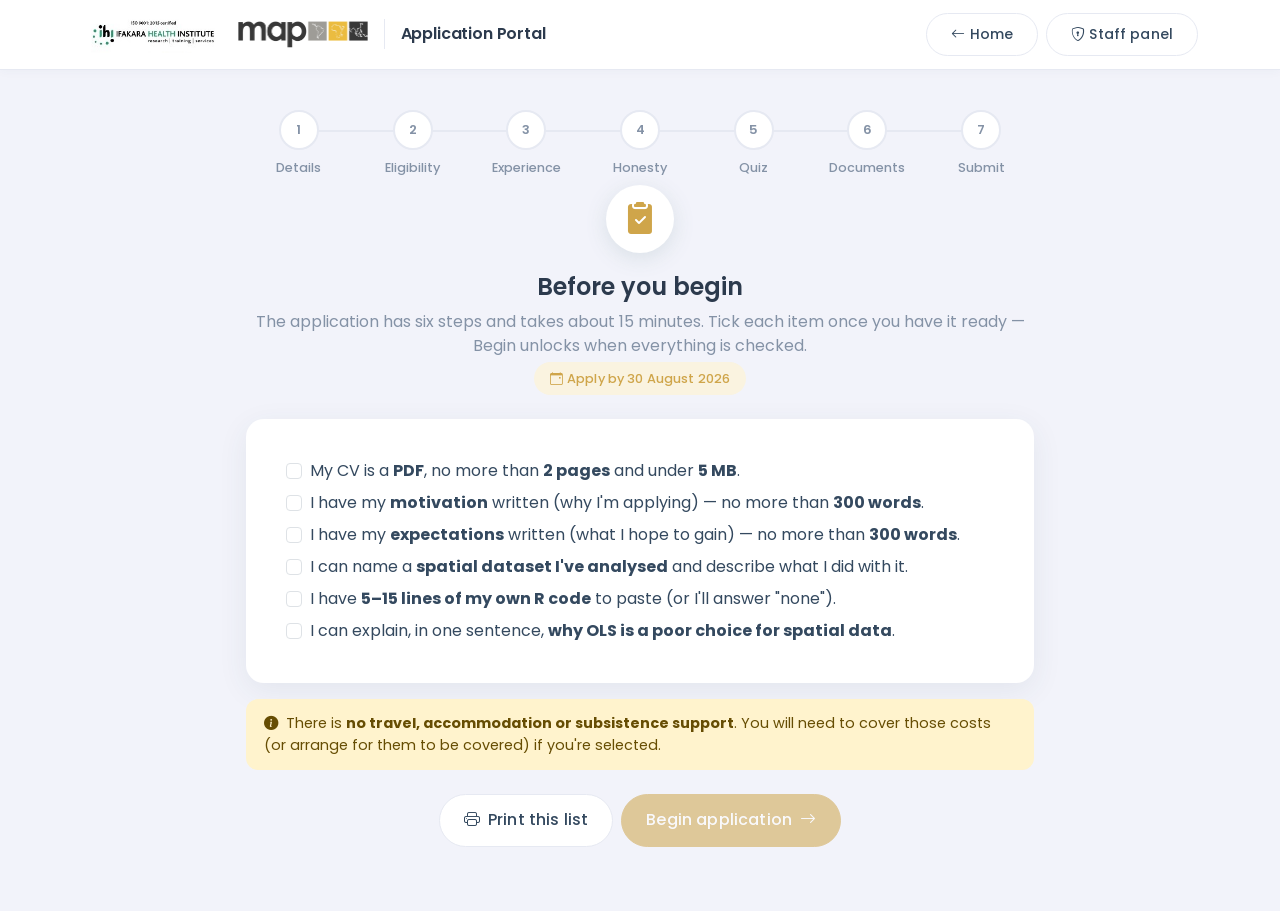
==== commit 946928bf: "Applicant Step 0: interactive prep checklist + tightened phone pattern Backend README (§Step 0) requ" ====
--- a/apply.html
+++ b/apply.html
@@ -69,7 +69,7 @@
     </li>
   </ul>
 
-  <!-- ============ STEP 0: BEFORE YOU BEGIN (prep splash) ============ -->
+  <!-- ============ STEP 0: BEFORE YOU BEGIN (prep checklist) ============ -->
   <section id="screen-prep" class="screen d-none">
     <div class="text-center">
       <span class="auth-head-icon"><i class="bi bi-clipboard2-check-fill"></i></span>
@@ -77,36 +77,69 @@
     <div class="text-center mb-4">
       <h4 class="mt-1">Before you begin</h4>
       <p class="text-muted mb-1">
-        The application has six steps and takes about 20 minutes. Have these
-        ready — you'll need them for the final step, after the knowledge check.
+        The application has six steps and takes <span data-duration>about 15 minutes</span>. Tick
+        each item once you have it ready — Begin unlocks when everything is checked.
       </p>
-      <p class="mb-0"><span class="badge-pill-brand"><i class="bi bi-calendar-event me-1"></i>Apply by 30 August 2026</span></p>
-    </div>
-    <div class="row g-3 mb-4">
-      <div class="col-md-4">
-        <div class="feature-card h-100">
-          <div class="feature-icon"><i class="bi bi-file-earmark-pdf-fill"></i></div>
-          <h5>Your CV</h5>
-          <p class="text-muted small mb-0"><strong>PDF format only</strong>, 2 pages max.</p>
-        </div>
-      </div>
-      <div class="col-md-4">
-        <div class="feature-card h-100">
-          <div class="feature-icon"><i class="bi bi-chat-square-quote-fill"></i></div>
-          <h5>Motivation</h5>
-          <p class="text-muted small mb-0">Why you're applying — <strong>300 words max</strong>.</p>
-        </div>
-      </div>
-      <div class="col-md-4">
-        <div class="feature-card h-100">
-          <div class="feature-icon"><i class="bi bi-bullseye"></i></div>
-          <h5>Expectations</h5>
-          <p class="text-muted small mb-0">What you hope to gain — <strong>300 words max</strong>.</p>
-        </div>
-      </div>
-    </div>
-    <div class="text-center">
-      <button class="btn btn-primary btn-lg px-5" id="begin-application">
+      <p class="mb-0"><span class="badge-pill-brand"><i class="bi bi-calendar-event me-1"></i>Apply by <span data-deadline>30 August 2026</span></span></p>
+    </div>
+
+    <div class="card mb-3">
+      <div class="card-body">
+        <ul class="list-unstyled mb-0 prep-checklist" id="prep-checklist">
+          <li class="form-check mb-2">
+            <input class="form-check-input" type="checkbox" id="prep-cv">
+            <label class="form-check-label" for="prep-cv">
+              My CV is a <strong>PDF</strong>, no more than <strong><span data-cv-max-pages>2</span> pages</strong>
+              and under <strong><span data-cv-max-mb>5</span> MB</strong>.
+            </label>
+          </li>
+          <li class="form-check mb-2">
+            <input class="form-check-input" type="checkbox" id="prep-motivation">
+            <label class="form-check-label" for="prep-motivation">
+              I have my <strong>motivation</strong> written (why I'm applying) — no more than
+              <strong><span data-max-words>300</span> words</strong>.
+            </label>
+          </li>
+          <li class="form-check mb-2">
+            <input class="form-check-input" type="checkbox" id="prep-expectations">
+            <label class="form-check-label" for="prep-expectations">
+              I have my <strong>expectations</strong> written (what I hope to gain) — no more than
+              <strong><span data-max-words>300</span> words</strong>.
+            </label>
+          </li>
+          <li class="form-check mb-2">
+            <input class="form-check-input" type="checkbox" id="prep-dataset">
+            <label class="form-check-label" for="prep-dataset">
+              I can name a <strong>spatial dataset I've analysed</strong> and describe what I did with it.
+            </label>
+          </li>
+          <li class="form-check mb-2">
+            <input class="form-check-input" type="checkbox" id="prep-code">
+            <label class="form-check-label" for="prep-code">
+              I have <strong>5–15 lines of my own R code</strong> to paste (or I'll answer "none").
+            </label>
+          </li>
+          <li class="form-check mb-0">
+            <input class="form-check-input" type="checkbox" id="prep-ols">
+            <label class="form-check-label" for="prep-ols">
+              I can explain, in one sentence, <strong>why OLS is a poor choice for spatial data</strong>.
+            </label>
+          </li>
+        </ul>
+      </div>
+    </div>
+
+    <div class="alert alert-warning small" role="alert">
+      <i class="bi bi-info-circle-fill me-1"></i>
+      There is <strong>no travel, accommodation or subsistence support</strong>. You will need to
+      cover those costs (or arrange for them to be covered) if you're selected.
+    </div>
+
+    <div class="d-flex flex-wrap justify-content-center gap-2 mt-4">
+      <button type="button" class="btn btn-outline-secondary" id="print-checklist">
+        <i class="bi bi-printer me-1"></i> Print this list
+      </button>
+      <button class="btn btn-primary btn-lg px-4" id="begin-application" disabled>
         Begin application <i class="bi bi-arrow-right ms-1"></i>
       </button>
     </div>
@@ -147,9 +180,9 @@
               <label class="form-label">Phone</label>
               <input type="tel" class="form-control form-control-air" name="phone"
                      autocomplete="tel" inputmode="tel" required
-                     pattern="^\+?[0-9\s\-()]{6,}$"
+                     pattern="^\+(?:[\s\-()]*\d){8,15}[\s\-()]*$"
                      placeholder="+255 712 345 678"
-                     title="Digits only, with an optional leading +, spaces, dashes or parentheses.">
+                     title="Must start with + and a country code, then 8–15 digits. Spaces, dashes and parentheses are allowed. Local 07… numbers are rejected — the panel needs to be able to dial you from abroad.">
               <div class="field-error" data-error="phone"></div>
             </div>
             <div class="col-md-6">
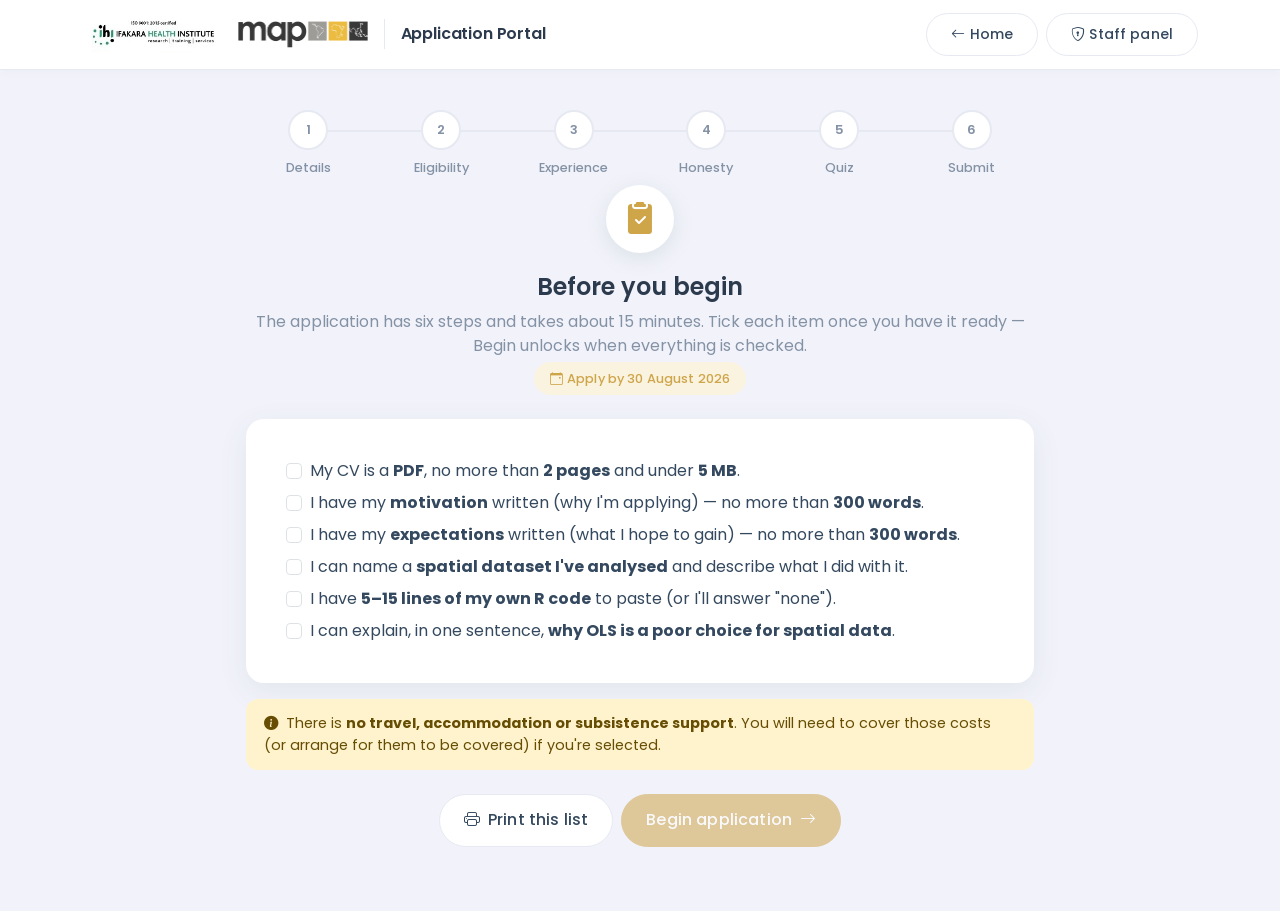
==== commit ad30f3b4: "Adopt reference portal flow: single finalize screen (drop Documents step) The reference portal at ma" ====
--- a/apply.html
+++ b/apply.html
@@ -59,12 +59,8 @@
       <span class="step-circle">5</span>
       <span class="step-label">Quiz</span>
     </li>
-    <li class="step" data-step="docs">
+    <li class="step" data-step="submit">
       <span class="step-circle">6</span>
-      <span class="step-label">Documents</span>
-    </li>
-    <li class="step" data-step="submit">
-      <span class="step-circle">7</span>
       <span class="step-label">Submit</span>
     </li>
   </ul>
@@ -554,20 +550,19 @@
     </div>
   </section>
 
-  <!-- ============ STEP 6: DOCUMENTS (motivation + expectations + CV) ============ -->
-  <section id="screen-docs" class="screen d-none">
+  <!-- ============ STEP 6: SUBMIT (motivation, expectations, written prompts + CV) ============ -->
+  <section id="screen-final" class="screen d-none">
     <div class="card">
       <div class="card-body">
-        <h4 class="mb-1">Motivation, expectations and CV</h4>
+        <h4 class="mb-1">Your own work</h4>
         <p class="text-muted small mb-4">
-          Tell us why you're applying, what you hope to gain, and upload
-          your CV. On the next screen you'll answer a few short written
-          prompts before submitting.
+          Answer these briefly, upload your CV, then submit. The panel
+          judges quality — short and honest is fine.
         </p>
 
-        <div class="alert alert-danger d-none" id="docs-alert"></div>
-
-        <form id="docs-form">
+        <div class="alert alert-danger d-none" id="final-alert"></div>
+
+        <form id="final-form">
           <div class="row g-3">
             <div class="col-12">
               <label class="form-label">Motivation <span class="text-muted">(300 words max)</span></label>
@@ -590,44 +585,13 @@
               </div>
             </div>
             <div class="col-12">
-              <label class="form-label">CV upload <span class="text-muted">(PDF only, 2 pages max)</span></label>
-              <input type="file" class="form-control" name="cv" accept="application/pdf,.pdf" required>
-              <div class="field-error" data-error="cv"></div>
-            </div>
-          </div>
-
-          <div class="d-grid mt-4">
-            <button class="btn btn-primary btn-lg" type="submit" id="submit-docs">
-              Continue <i class="bi bi-arrow-right ms-1"></i>
-            </button>
-          </div>
-        </form>
-      </div>
-    </div>
-  </section>
-
-  <!-- ============ STEP 7: SUBMIT (written prompts + finalize) ============ -->
-  <section id="screen-final" class="screen d-none">
-    <div class="card">
-      <div class="card-body">
-        <h4 class="mb-1">A few short written prompts</h4>
-        <p class="text-muted small mb-4">
-          Answer these briefly, then submit your application. Panel judges
-          quality — short and honest is fine.
-        </p>
-
-        <div class="alert alert-danger d-none" id="final-alert"></div>
-
-        <form id="final-form" novalidate>
-          <div class="row g-3">
-            <div class="col-12">
               <label class="form-label">A dataset you have analysed <span class="text-muted">(a sentence or two)</span></label>
               <textarea class="form-control form-control-air" name="written_dataset" rows="3" required
                         placeholder="What was it, and what did you do with it?"></textarea>
               <div class="field-error" data-error="written_dataset"></div>
             </div>
             <div class="col-12">
-              <label class="form-label">Some of your own R code <span class="text-muted">(5–15 lines)</span></label>
+              <label class="form-label">Some of your own R code <span class="text-muted">(5–15 lines, or "none")</span></label>
               <textarea class="form-control form-control-air font-monospace" name="written_code" rows="8" required
                         placeholder="Paste a snippet you actually wrote."></textarea>
               <div class="field-error" data-error="written_code"></div>
@@ -643,6 +607,11 @@
               <textarea class="form-control form-control-air" name="written_other" rows="3"
                         placeholder="Context you'd like reviewers to see."></textarea>
               <div class="field-error" data-error="written_other"></div>
+            </div>
+            <div class="col-12">
+              <label class="form-label">CV upload <span class="text-muted">(PDF only, 2 pages max)</span></label>
+              <input type="file" class="form-control" name="cv" accept="application/pdf,.pdf" required>
+              <div class="field-error" data-error="cv"></div>
             </div>
           </div>
 
--- a/css/styles.css
+++ b/css/styles.css
@@ -748,6 +748,12 @@
 .badge.bg-warning-soft   { background: #fef3e0; color: #b57414; }
 .badge.bg-danger-soft    { background: #fdecee; color: #c9384c; }
 
+/* Row checkboxes: hidden for viewers (no-review body class set by panel.js). */
+body.no-review .row-check,
+body.no-review #select-all {
+  visibility: hidden;
+}
+
 /* -------------------------------------------------------------- Bulk action bar */
 .bulk-bar {
   background: #fff;
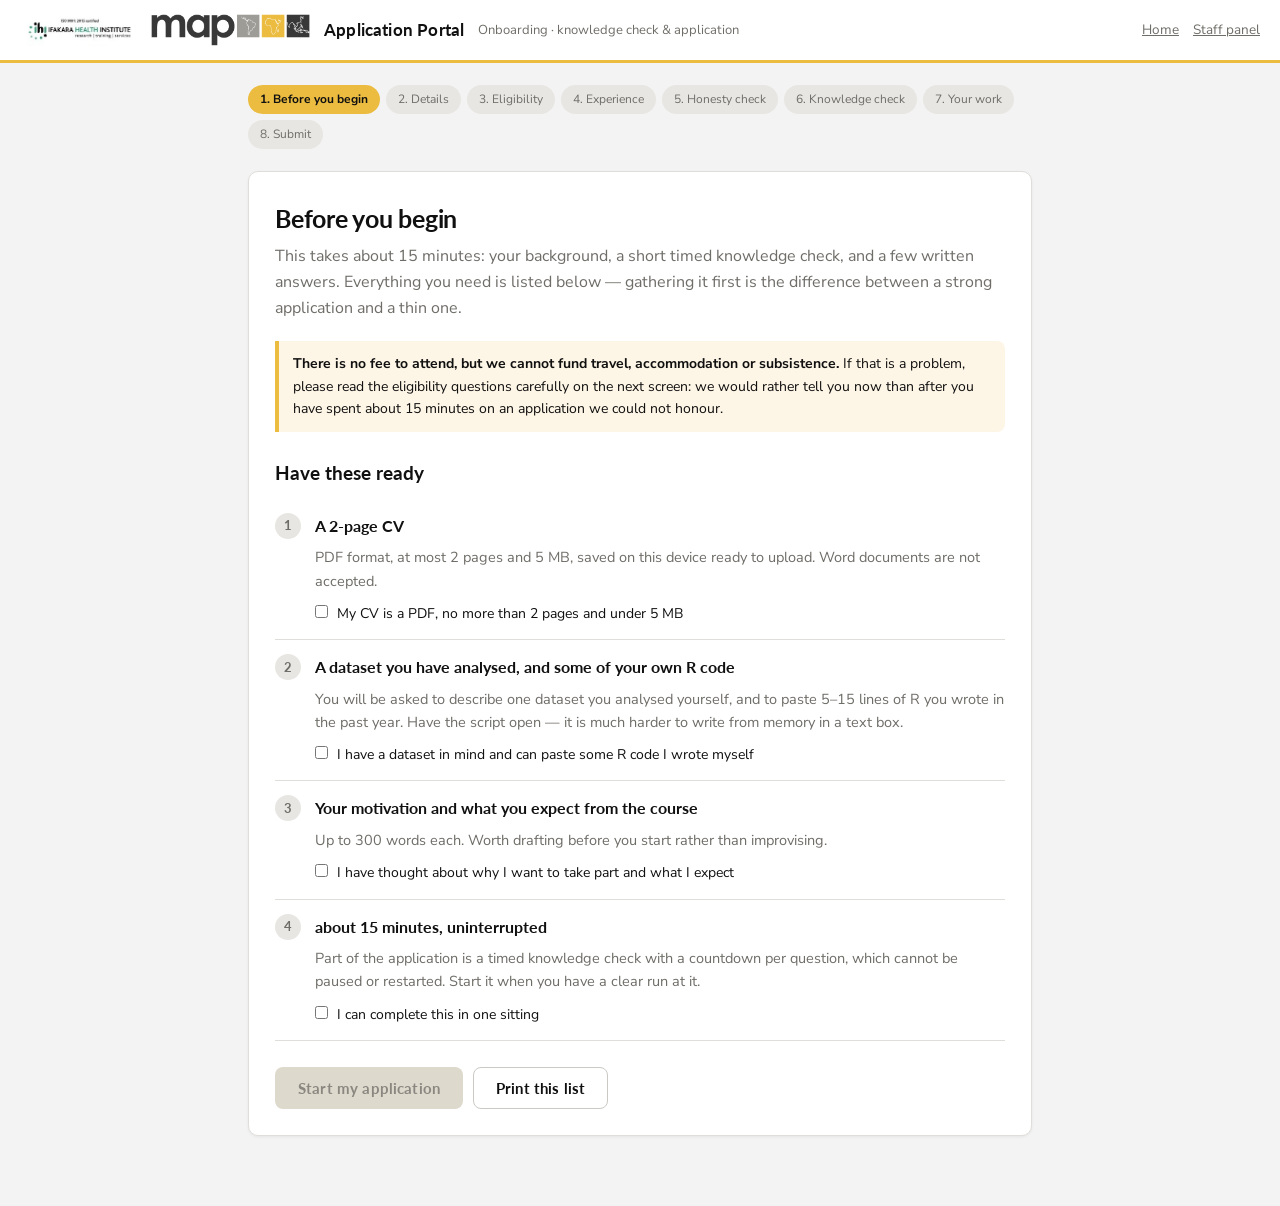
==== commit 44dd5fa4: "Adopt reference portal wholesale (Branding=C, Landing=A, Panel=B) Lifts the backend-shipped referenc" ====
--- a/apply.html
+++ b/apply.html
@@ -4,646 +4,327 @@
   <meta charset="utf-8">
   <meta name="viewport" content="width=device-width, initial-scale=1">
   <title>Apply — Application Portal</title>
-
-  <!-- Fonts -->
   <link rel="preconnect" href="https://fonts.googleapis.com">
   <link rel="preconnect" href="https://fonts.gstatic.com" crossorigin>
-  <link href="https://fonts.googleapis.com/css2?family=Poppins:wght@300;400;500;600;700&display=swap" rel="stylesheet">
-
-  <!-- Bootstrap 5 + Icons -->
-  <link href="https://cdn.jsdelivr.net/npm/bootstrap@5.3.3/dist/css/bootstrap.min.css" rel="stylesheet"
-        integrity="sha384-QWTKZyjpPEjISv5WaRU9OFeRpok6YctnYmDr5pNlyT2bRjXh0JMhjY6hW+ALEwIH" crossorigin="anonymous">
-  <link href="https://cdn.jsdelivr.net/npm/bootstrap-icons@1.11.3/font/bootstrap-icons.min.css" rel="stylesheet">
-
-  <!-- Theme -->
+  <link href="https://fonts.googleapis.com/css2?family=Lato:wght@400;700;900&family=Nunito+Sans:wght@400;600;700&display=swap"
+        rel="stylesheet">
   <link href="css/styles.css" rel="stylesheet">
 </head>
 <body>
-
-<nav class="navbar navbar-expand-lg">
-  <div class="container">
-    <a class="navbar-brand d-flex align-items-center gap-3" href="index.html">
-      <img src="img/ihi-logo.jpg" alt="Ifakara Health Institute" class="brand-logo brand-logo-ihi">
-      <img src="img/map-logo.png" alt="MAP Project" class="brand-logo brand-logo-map">
-      <span class="brand-divider d-none d-md-inline-block"></span>
-      <span class="brand-text d-none d-md-inline">Application Portal</span>
-    </a>
-    <div class="d-flex gap-2">
-      <a class="btn btn-sm btn-outline-secondary" href="index.html"><i class="bi bi-arrow-left"></i> Home</a>
-      <a class="btn btn-sm btn-outline-secondary" href="panel.html"><i class="bi bi-shield-lock"></i> Staff panel</a>
-    </div>
-  </div>
-</nav>
-
-<div class="app-shell">
-
-  <!-- Progress steps -->
-  <ul class="stepper" id="steps">
-    <li class="step active" data-step="form">
-      <span class="step-circle">1</span>
-      <span class="step-label">Details</span>
-    </li>
-    <li class="step" data-step="eligibility">
-      <span class="step-circle">2</span>
-      <span class="step-label">Eligibility</span>
-    </li>
-    <li class="step" data-step="experience">
-      <span class="step-circle">3</span>
-      <span class="step-label">Experience</span>
-    </li>
-    <li class="step" data-step="claims">
-      <span class="step-circle">4</span>
-      <span class="step-label">Honesty</span>
-    </li>
-    <li class="step" data-step="quiz">
-      <span class="step-circle">5</span>
-      <span class="step-label">Quiz</span>
-    </li>
-    <li class="step" data-step="submit">
-      <span class="step-circle">6</span>
-      <span class="step-label">Submit</span>
-    </li>
+<header class="site-header">
+  <img src="img/ihi-logo.jpg" alt="Ifakara Health Institute" class="brand-logo">
+  <img src="img/map-logo.png" alt="MAP Project" class="brand-logo">
+  <span class="brand">Application Portal</span>
+  <span class="sub">Onboarding &middot; knowledge check &amp; application</span>
+  <span class="spacer"></span>
+  <a class="muted" href="index.html">Home</a>
+  <a class="muted" href="panel.html">Staff panel</a>
+</header>
+
+<div class="wrap">
+  <ul class="steps" id="steps"></ul>
+
+  <div class="card">
+    <div id="stage"></div>
+  </div>
+</div>
+
+<template id="tpl-before">
+  <h1>Before you begin</h1>
+  <p class="lead" data-lead></p>
+  <div class="warnbox" data-cost></div>
+
+  <h2>Have these ready</h2>
+  <ol class="prep" data-requirements></ol>
+
+  <p class="muted" data-deadline></p>
+  <div class="err hidden" data-alert></div>
+  <div class="actions">
+    <button class="btn" data-next>Start my application</button>
+    <button class="btn btn-ghost" data-print type="button">Print this list</button>
+  </div>
+</template>
+
+<template id="tpl-details">
+  <h1>Apply to the workshop</h1>
+  <p class="lead" data-lead></p>
+  <div class="warnbox">
+    <strong>Please answer accurately</strong> rather than optimistically.
+    A place offered to someone who cannot take it up is a place lost to another applicant.
+  </div>
+
+  <h2>Your details</h2>
+  <div class="grid2">
+    <div>
+      <label>First name <span class="req">*</span></label>
+      <input type="text" name="first_name" autocomplete="given-name">
+      <div class="field-error" data-error="first_name"></div>
+    </div>
+    <div>
+      <label>Last name <span class="req">*</span></label>
+      <input type="text" name="last_name" autocomplete="family-name">
+      <div class="field-error" data-error="last_name"></div>
+    </div>
+    <div>
+      <label>Email <span class="req">*</span></label>
+      <input type="email" name="email" autocomplete="email">
+      <p class="hint">An institutional address is preferred where you have one.</p>
+      <div class="field-error" data-error="email"></div>
+    </div>
+    <div>
+      <label>WhatsApp number — including country code <span class="req">*</span></label>
+      <input type="tel" name="phone" autocomplete="tel" placeholder="+255 712 345 678">
+      <p class="hint">
+        Start with <strong>+</strong> and your country code. A number beginning
+        <strong>0</strong> cannot be dialled from outside your country.
+      </p>
+      <div class="field-error" data-error="phone"></div>
+    </div>
+    <div>
+      <label>Country of residence <span class="req">*</span></label>
+      <select name="country_of_residence" data-countries>
+        <option value="">Choose…</option>
+      </select>
+      <div class="field-error" data-error="country_of_residence"></div>
+    </div>
+    <div>
+      <label>Nationality <span class="req">*</span></label>
+      <select name="nationality" data-countries>
+        <option value="">Choose…</option>
+      </select>
+      <div class="field-error" data-error="nationality"></div>
+    </div>
+    <div>
+      <label>Gender <span class="req">*</span></label>
+      <select name="gender">
+        <option value="">Choose…</option>
+        <option>Female</option><option>Male</option>
+        <option>Non-binary</option><option>Prefer not to say</option>
+      </select>
+      <div class="field-error" data-error="gender"></div>
+    </div>
+    <div>
+      <label>Highest qualification <span class="req">*</span></label>
+      <select name="education">
+        <option value="">Choose…</option>
+        <option>BSc</option><option>MSc</option><option>PhD</option><option>Other</option>
+      </select>
+      <div class="field-error" data-error="education"></div>
+    </div>
+    <div>
+      <label>Institution <span class="req">*</span></label>
+      <input type="text" name="institution">
+      <div class="field-error" data-error="institution"></div>
+    </div>
+    <div>
+      <label>Institution type <span class="req">*</span></label>
+      <select name="institution_type">
+        <option value="">Choose…</option>
+        <option>University</option><option>NGO</option><option>Government</option>
+        <option>Private sector</option><option>Other</option>
+      </select>
+      <div class="field-error" data-error="institution_type"></div>
+    </div>
+    <div>
+      <label>Your role <span class="req">*</span></label>
+      <input type="text" name="role">
+      <div class="field-error" data-error="role"></div>
+    </div>
+    <div>
+      <label>R experience <span class="req">*</span></label>
+      <select name="r_experience">
+        <option value="">Choose…</option>
+        <option>None</option><option>Beginner</option>
+        <option>Intermediate</option><option>Advanced</option>
+      </select>
+      <div class="field-error" data-error="r_experience"></div>
+    </div>
+    <div>
+      <label>Bayesian knowledge <span class="req">*</span></label>
+      <select name="bayesian_knowledge">
+        <option value="">Choose…</option>
+        <option>None</option><option>Beginner</option>
+        <option>Intermediate</option><option>Advanced</option>
+      </select>
+      <div class="field-error" data-error="bayesian_knowledge"></div>
+    </div>
+  </div>
+  <div class="err hidden" data-alert></div>
+  <div class="actions"><button class="btn" data-next>Continue</button></div>
+</template>
+
+<template id="tpl-eligibility">
+  <h1>Eligibility</h1>
+  <p class="lead">
+    Four practical questions. Please answer accurately — a place you cannot take up
+    is a place another applicant could have used.
+  </p>
+  <div data-questions></div>
+  <div class="note">
+    We release seats only once, shortly before the workshop, so an unfilled place is
+    usually a wasted one.
+  </div>
+  <div class="err hidden" data-alert></div>
+  <div class="actions"><button class="btn" data-next>Continue</button></div>
+</template>
+
+<template id="tpl-experience">
+  <h1>Your experience and plans</h1>
+  <p class="lead">
+    These answers help us judge whether the course suits your current work. Answer
+    honestly — the course caters for a range of backgrounds and there is no advantage
+    in overstating.
+  </p>
+  <div data-questions></div>
+  <div class="err hidden" data-alert></div>
+  <div class="actions"><button class="btn" data-next>Continue</button></div>
+</template>
+
+<template id="tpl-claims">
+  <h1>Honesty check</h1>
+  <p class="lead">Which of these R functions have you used <em>yourself</em>?</p>
+  <div class="warnbox">
+    <strong>Please read.</strong> Some of the names below are not real R functions.
+    Claiming one costs you more than admitting you do not know it. We are not
+    expecting anyone to know all of them — an accurate picture helps us support you better.
+  </div>
+  <table class="claim">
+    <thead>
+      <tr><th>Function</th><th>Used it myself</th><th>Heard of it</th><th>Don't know it</th></tr>
+    </thead>
+    <tbody data-rows></tbody>
+  </table>
+  <div class="err hidden" data-alert></div>
+  <div class="actions"><button class="btn" data-next>Continue</button></div>
+</template>
+
+<template id="tpl-quiz-intro">
+  <h1>Knowledge check</h1>
+  <p class="lead" data-shape></p>
+  <ul class="tight">
+    <li><strong data-timing></strong> per question — the countdown is enforced by the server.</li>
+    <li>You <strong>cannot</strong> go back, and the check cannot be restarted.</li>
+    <li>Each applicant gets a <strong>different draw</strong> of questions, with the
+      answer options shuffled.</li>
+    <li>You are not told which answers were right — only your final score.</li>
   </ul>
-
-  <!-- ============ STEP 0: BEFORE YOU BEGIN (prep checklist) ============ -->
-  <section id="screen-prep" class="screen d-none">
-    <div class="text-center">
-      <span class="auth-head-icon"><i class="bi bi-clipboard2-check-fill"></i></span>
-    </div>
-    <div class="text-center mb-4">
-      <h4 class="mt-1">Before you begin</h4>
-      <p class="text-muted mb-1">
-        The application has six steps and takes <span data-duration>about 15 minutes</span>. Tick
-        each item once you have it ready — Begin unlocks when everything is checked.
-      </p>
-      <p class="mb-0"><span class="badge-pill-brand"><i class="bi bi-calendar-event me-1"></i>Apply by <span data-deadline>30 August 2026</span></span></p>
-    </div>
-
-    <div class="card mb-3">
-      <div class="card-body">
-        <ul class="list-unstyled mb-0 prep-checklist" id="prep-checklist">
-          <li class="form-check mb-2">
-            <input class="form-check-input" type="checkbox" id="prep-cv">
-            <label class="form-check-label" for="prep-cv">
-              My CV is a <strong>PDF</strong>, no more than <strong><span data-cv-max-pages>2</span> pages</strong>
-              and under <strong><span data-cv-max-mb>5</span> MB</strong>.
-            </label>
-          </li>
-          <li class="form-check mb-2">
-            <input class="form-check-input" type="checkbox" id="prep-motivation">
-            <label class="form-check-label" for="prep-motivation">
-              I have my <strong>motivation</strong> written (why I'm applying) — no more than
-              <strong><span data-max-words>300</span> words</strong>.
-            </label>
-          </li>
-          <li class="form-check mb-2">
-            <input class="form-check-input" type="checkbox" id="prep-expectations">
-            <label class="form-check-label" for="prep-expectations">
-              I have my <strong>expectations</strong> written (what I hope to gain) — no more than
-              <strong><span data-max-words>300</span> words</strong>.
-            </label>
-          </li>
-          <li class="form-check mb-2">
-            <input class="form-check-input" type="checkbox" id="prep-dataset">
-            <label class="form-check-label" for="prep-dataset">
-              I can name a <strong>spatial dataset I've analysed</strong> and describe what I did with it.
-            </label>
-          </li>
-          <li class="form-check mb-2">
-            <input class="form-check-input" type="checkbox" id="prep-code">
-            <label class="form-check-label" for="prep-code">
-              I have <strong>5–15 lines of my own R code</strong> to paste (or I'll answer "none").
-            </label>
-          </li>
-          <li class="form-check mb-0">
-            <input class="form-check-input" type="checkbox" id="prep-ols">
-            <label class="form-check-label" for="prep-ols">
-              I can explain, in one sentence, <strong>why OLS is a poor choice for spatial data</strong>.
-            </label>
-          </li>
-        </ul>
-      </div>
-    </div>
-
-    <div class="alert alert-warning small" role="alert">
-      <i class="bi bi-info-circle-fill me-1"></i>
-      There is <strong>no travel, accommodation or subsistence support</strong>. You will need to
-      cover those costs (or arrange for them to be covered) if you're selected.
-    </div>
-
-    <div class="d-flex flex-wrap justify-content-center gap-2 mt-4">
-      <button type="button" class="btn btn-outline-secondary" id="print-checklist">
-        <i class="bi bi-printer me-1"></i> Print this list
-      </button>
-      <button class="btn btn-primary btn-lg px-4" id="begin-application" disabled>
-        Begin application <i class="bi bi-arrow-right ms-1"></i>
-      </button>
-    </div>
-  </section>
-
-  <!-- ============ STEP 1: DETAILS FORM (no CV / motivation / expectations) ============ -->
-  <section id="screen-form" class="screen d-none">
-    <div class="card">
-      <div class="card-body">
-        <h4 class="mb-1">Your details</h4>
-        <p class="text-muted small mb-4">
-          All fields are required. A few short steps follow before the knowledge
-          check — you'll upload your CV and written work at the end.
-        </p>
-
-        <div class="alert alert-danger d-none" id="form-alert"></div>
-
-        <form id="application-form">
-          <div class="row g-3">
-            <div class="col-md-6">
-              <label class="form-label">First name</label>
-              <input class="form-control form-control-air" name="first_name" required>
-              <div class="field-error" data-error="first_name"></div>
-            </div>
-            <div class="col-md-6">
-              <label class="form-label">Last name</label>
-              <input class="form-control form-control-air" name="last_name" required>
-              <div class="field-error" data-error="last_name"></div>
-            </div>
-            <div class="col-md-6">
-              <label class="form-label">Email</label>
-              <input type="email" class="form-control form-control-air" name="email"
-                     autocomplete="email" inputmode="email" required
-                     title="Please enter a valid email address (e.g. name@example.com).">
-              <div class="field-error" data-error="email"></div>
-            </div>
-            <div class="col-md-6">
-              <label class="form-label">Phone</label>
-              <input type="tel" class="form-control form-control-air" name="phone"
-                     autocomplete="tel" inputmode="tel" required
-                     pattern="^\+(?:[\s\-()]*\d){8,15}[\s\-()]*$"
-                     placeholder="+255 712 345 678"
-                     title="Must start with + and a country code, then 8–15 digits. Spaces, dashes and parentheses are allowed. Local 07… numbers are rejected — the panel needs to be able to dial you from abroad.">
-              <div class="field-error" data-error="phone"></div>
-            </div>
-            <div class="col-md-6">
-              <label class="form-label">Nationality</label>
-              <select class="form-select form-control-air country-select" name="nationality" required>
-                <option value="" selected disabled>Choose…</option>
-              </select>
-              <div class="field-error" data-error="nationality"></div>
-            </div>
-            <div class="col-md-6">
-              <label class="form-label">Country of residence</label>
-              <select class="form-select form-control-air country-select" name="country_of_residence" required>
-                <option value="" selected disabled>Choose…</option>
-              </select>
-              <div class="field-error" data-error="country_of_residence"></div>
-            </div>
-            <div class="col-md-6">
-              <label class="form-label">Gender</label>
-              <select class="form-select form-control-air" name="gender" required>
-                <option value="" selected disabled>Choose…</option>
-                <option>Male</option>
-                <option>Female</option>
-              </select>
-              <div class="field-error" data-error="gender"></div>
-            </div>
-            <div class="col-md-6">
-              <label class="form-label">Institution</label>
-              <input class="form-control form-control-air" name="institution" required>
-              <div class="field-error" data-error="institution"></div>
-            </div>
-            <div class="col-md-6">
-              <label class="form-label">Institution type</label>
-              <select class="form-select form-control-air" name="institution_type" required>
-                <option value="" selected disabled>Choose…</option>
-                <option>University</option>
-                <option>NGO</option>
-                <option>Government</option>
-                <option>Private sector</option>
-                <option>Other</option>
-              </select>
-              <div class="field-error" data-error="institution_type"></div>
-            </div>
-            <div class="col-md-6">
-              <label class="form-label">Role</label>
-              <input class="form-control form-control-air" name="role" required>
-              <div class="field-error" data-error="role"></div>
-            </div>
-            <div class="col-md-6">
-              <label class="form-label">Education</label>
-              <select class="form-select form-control-air" name="education" required>
-                <option value="" selected disabled>Choose…</option>
-                <option>BSc</option>
-                <option>MSc</option>
-                <option>PhD</option>
-                <option>Other</option>
-              </select>
-              <div class="field-error" data-error="education"></div>
-            </div>
-            <div class="col-md-6">
-              <label class="form-label">R experience</label>
-              <select class="form-select form-control-air" name="r_experience" required>
-                <option value="" selected disabled>Choose…</option>
-                <option>None</option>
-                <option>Beginner</option>
-                <option>Intermediate</option>
-                <option>Advanced</option>
-              </select>
-              <div class="field-error" data-error="r_experience"></div>
-            </div>
-            <div class="col-md-6">
-              <label class="form-label">Bayesian knowledge</label>
-              <select class="form-select form-control-air" name="bayesian_knowledge" required>
-                <option value="" selected disabled>Choose…</option>
-                <option>None</option>
-                <option>Beginner</option>
-                <option>Intermediate</option>
-                <option>Advanced</option>
-              </select>
-              <div class="field-error" data-error="bayesian_knowledge"></div>
-            </div>
-          </div>
-
-          <div class="d-grid mt-4">
-            <button class="btn btn-primary btn-lg" type="submit" id="submit-application">
-              Next <i class="bi bi-arrow-right ms-1"></i>
-            </button>
-          </div>
-        </form>
-      </div>
-    </div>
-  </section>
-
-  <!-- ============ STEP 2: ELIGIBILITY ============ -->
-  <section id="screen-eligibility" class="screen d-none">
-    <div class="card">
-      <div class="card-body">
-        <h4 class="mb-1">Practical eligibility</h4>
-        <p class="text-muted small mb-4">
-          Four quick questions so we don't waste your time on an application we
-          couldn't honour. Answered honestly.
-        </p>
-
-        <div class="alert alert-danger d-none" id="elig-alert"></div>
-
-        <form id="eligibility-form" novalidate>
-          <div class="mb-4">
-            <p class="form-label fw-semibold mb-2">Can you attend all four days of the course?</p>
-            <div class="quiz-option-group" data-group="elig_attend">
-              <button type="button" class="btn btn-outline-secondary quiz-option" data-value="Yes, all four days">Yes, all four days</button>
-              <button type="button" class="btn btn-outline-secondary quiz-option" data-value="Only part of the period">Only part of the period</button>
-              <button type="button" class="btn btn-outline-secondary quiz-option" data-value="No">No</button>
-            </div>
-            <div class="field-error" data-error="elig_attend"></div>
-          </div>
-
-          <div class="mb-4">
-            <p class="form-label fw-semibold mb-2">Will you have a laptop for the course?</p>
-            <div class="quiz-option-group" data-group="elig_laptop">
-              <button type="button" class="btn btn-outline-secondary quiz-option" data-value="Yes">Yes</button>
-              <button type="button" class="btn btn-outline-secondary quiz-option" data-value="No">No</button>
-              <button type="button" class="btn btn-outline-secondary quiz-option" data-value="I am not sure">I am not sure</button>
-            </div>
-            <div class="field-error" data-error="elig_laptop"></div>
-          </div>
-
-          <div class="mb-4">
-            <p class="form-label fw-semibold mb-2">Do you work with spatial data?</p>
-            <div class="quiz-option-group" data-group="elig_data">
-              <button type="button" class="btn btn-outline-secondary quiz-option" data-value="Yes, I work with it now">Yes, I work with it now</button>
-              <button type="button" class="btn btn-outline-secondary quiz-option" data-value="Not yet, but I expect to within six months">Not yet, but I expect to within six months</button>
-              <button type="button" class="btn btn-outline-secondary quiz-option" data-value="No">No</button>
-            </div>
-            <div class="field-error" data-error="elig_data"></div>
-          </div>
-
-          <div class="mb-4">
-            <p class="form-label fw-semibold mb-2">How will your travel and accommodation be funded?</p>
-            <div class="quiz-option-group" data-group="elig_funding">
-              <button type="button" class="btn btn-outline-secondary quiz-option" data-value="My institution has agreed to cover it">My institution has agreed to cover it</button>
-              <button type="button" class="btn btn-outline-secondary quiz-option" data-value="I will cover it myself">I will cover it myself</button>
-              <button type="button" class="btn btn-outline-secondary quiz-option" data-value="Likely covered, but not yet confirmed">Likely covered, but not yet confirmed</button>
-              <button type="button" class="btn btn-outline-secondary quiz-option" data-value="I could not attend without financial support">I could not attend without financial support</button>
-            </div>
-            <div class="field-error" data-error="elig_funding"></div>
-          </div>
-
-          <div class="d-grid mt-4">
-            <button class="btn btn-primary btn-lg" type="submit" id="submit-eligibility">
-              Continue <i class="bi bi-arrow-right ms-1"></i>
-            </button>
-          </div>
-        </form>
-      </div>
-    </div>
-  </section>
-
-  <!-- ============ INELIGIBLE (terminal, revisable) ============ -->
-  <section id="screen-ineligible" class="screen d-none">
-    <div class="text-center">
-      <span class="auth-head-icon muted"><i class="bi bi-info-circle-fill"></i></span>
-    </div>
-    <div class="card">
-      <div class="card-body text-center">
-        <h3 class="mt-1">Thank you for your interest</h3>
-        <p class="text-muted mb-4" id="ineligible-reason"></p>
-        <button type="button" class="btn btn-outline-secondary" id="change-eligibility">
-          Change my answers
-        </button>
-      </div>
-    </div>
-  </section>
-
-  <!-- ============ STEP 3: EXPERIENCE ============ -->
-  <section id="screen-experience" class="screen d-none">
-    <div class="card">
-      <div class="card-body">
-        <h4 class="mb-1">Your experience</h4>
-        <p class="text-muted small mb-4">
-          Eight quick questions about R, Bayesian methods, and how you plan to
-          use what you learn. All required.
-        </p>
-
-        <div class="alert alert-danger d-none" id="exp-alert"></div>
-
-        <form id="experience-form" novalidate>
-          <div class="mb-4">
-            <p class="form-label fw-semibold mb-2">How often do you use R?</p>
-            <div class="quiz-option-group" data-group="exp_rfreq">
-              <button type="button" class="btn btn-outline-secondary quiz-option" data-value="Most weeks">Most weeks</button>
-              <button type="button" class="btn btn-outline-secondary quiz-option" data-value="Most months">Most months</button>
-              <button type="button" class="btn btn-outline-secondary quiz-option" data-value="A few times a year">A few times a year</button>
-              <button type="button" class="btn btn-outline-secondary quiz-option" data-value="Rarely or never">Rarely or never</button>
-            </div>
-            <div class="field-error" data-error="exp_rfreq"></div>
-          </div>
-
-          <div class="mb-4">
-            <p class="form-label fw-semibold mb-2">How would you rate your R skills?</p>
-            <div class="quiz-option-group" data-group="exp_rself">
-              <button type="button" class="btn btn-outline-secondary quiz-option" data-value="Beginner — I can run scripts others have written">Beginner — I can run scripts others have written</button>
-              <button type="button" class="btn btn-outline-secondary quiz-option" data-value="Intermediate — I write my own analysis scripts">Intermediate — I write my own analysis scripts</button>
-              <button type="button" class="btn btn-outline-secondary quiz-option" data-value="Advanced — I write functions and packages">Advanced — I write functions and packages</button>
-            </div>
-            <div class="field-error" data-error="exp_rself"></div>
-          </div>
-
-          <div class="mb-4">
-            <p class="form-label fw-semibold mb-2">Your experience with Bayesian methods?</p>
-            <div class="quiz-option-group" data-group="exp_bayes">
-              <button type="button" class="btn btn-outline-secondary quiz-option" data-value="None">None</button>
-              <button type="button" class="btn btn-outline-secondary quiz-option" data-value="Beginner">Beginner</button>
-              <button type="button" class="btn btn-outline-secondary quiz-option" data-value="Intermediate">Intermediate</button>
-              <button type="button" class="btn btn-outline-secondary quiz-option" data-value="Advanced">Advanced</button>
-            </div>
-            <div class="field-error" data-error="exp_bayes"></div>
-          </div>
-
-          <div class="mb-4">
-            <p class="form-label fw-semibold mb-2">Have you fitted a generalised linear model (GLM) in R?</p>
-            <div class="quiz-option-group" data-group="exp_glm">
-              <button type="button" class="btn btn-outline-secondary quiz-option" data-value="Yes, several times">Yes, several times</button>
-              <button type="button" class="btn btn-outline-secondary quiz-option" data-value="Yes, once or twice">Yes, once or twice</button>
-              <button type="button" class="btn btn-outline-secondary quiz-option" data-value="No">No</button>
-            </div>
-            <div class="field-error" data-error="exp_glm"></div>
-          </div>
-
-          <div class="mb-4">
-            <p class="form-label fw-semibold mb-2">What kind of spatial data do you typically work with?</p>
-            <div class="quiz-option-group" data-group="exp_dtype">
-              <button type="button" class="btn btn-outline-secondary quiz-option" data-value="Survey or sampling points with coordinates">Survey or sampling points with coordinates</button>
-              <button type="button" class="btn btn-outline-secondary quiz-option" data-value="Counts or rates aggregated to districts, wards or facilities">Counts or rates aggregated to districts, wards or facilities</button>
-              <button type="button" class="btn btn-outline-secondary quiz-option" data-value="Raster or gridded environmental data">Raster or gridded environmental data</button>
-              <button type="button" class="btn btn-outline-secondary quiz-option" data-value="Locations of events or cases (point patterns)">Locations of events or cases (point patterns)</button>
-              <button type="button" class="btn btn-outline-secondary quiz-option" data-value="A mixture of these">A mixture of these</button>
-              <button type="button" class="btn btn-outline-secondary quiz-option" data-value="None yet">None yet</button>
-            </div>
-            <div class="field-error" data-error="exp_dtype"></div>
-          </div>
-
-          <div class="mb-4">
-            <p class="form-label fw-semibold mb-2">When do you next plan to use these methods?</p>
-            <div class="quiz-option-group" data-group="exp_when">
-              <button type="button" class="btn btn-outline-secondary quiz-option" data-value="I have an analysis waiting for these methods now">I have an analysis waiting for these methods now</button>
-              <button type="button" class="btn btn-outline-secondary quiz-option" data-value="Within six months">Within six months</button>
-              <button type="button" class="btn btn-outline-secondary quiz-option" data-value="Within a year">Within a year</button>
-              <button type="button" class="btn btn-outline-secondary quiz-option" data-value="No specific plan yet">No specific plan yet</button>
-            </div>
-            <div class="field-error" data-error="exp_when"></div>
-          </div>
-
-          <div class="mb-4">
-            <p class="form-label fw-semibold mb-2">Will you share what you learn with a wider team?</p>
-            <div class="quiz-option-group" data-group="exp_share">
-              <button type="button" class="btn btn-outline-secondary quiz-option" data-value="Yes, and I have a specific team in mind">Yes, and I have a specific team in mind</button>
-              <button type="button" class="btn btn-outline-secondary quiz-option" data-value="Yes, in principle">Yes, in principle</button>
-              <button type="button" class="btn btn-outline-secondary quiz-option" data-value="Possibly">Possibly</button>
-              <button type="button" class="btn btn-outline-secondary quiz-option" data-value="No">No</button>
-            </div>
-            <div class="field-error" data-error="exp_share"></div>
-          </div>
-
-          <div class="mb-4">
-            <p class="form-label fw-semibold mb-2">Do you use spatial / statistical methods in your current work?</p>
-            <div class="quiz-option-group" data-group="exp_use">
-              <button type="button" class="btn btn-outline-secondary quiz-option" data-value="Yes, regularly">Yes, regularly</button>
-              <button type="button" class="btn btn-outline-secondary quiz-option" data-value="Sometimes">Sometimes</button>
-              <button type="button" class="btn btn-outline-secondary quiz-option" data-value="No">No</button>
-            </div>
-            <div class="field-error" data-error="exp_use"></div>
-          </div>
-
-          <div class="d-grid mt-4">
-            <button class="btn btn-primary btn-lg" type="submit" id="submit-experience">
-              Continue <i class="bi bi-arrow-right ms-1"></i>
-            </button>
-          </div>
-        </form>
-      </div>
-    </div>
-  </section>
-
-  <!-- ============ STEP 4: HONESTY CHECK (claims) ============ -->
-  <section id="screen-claims" class="screen d-none">
-    <div class="card">
-      <div class="card-body">
-        <h4 class="mb-1">Honesty check</h4>
-        <p class="text-muted small mb-4">
-          For each R function below, tell us honestly whether you've used it,
-          only heard of it, or aren't familiar with it. "Not familiar" is a
-          perfectly good answer.
-        </p>
-
-        <div class="alert alert-danger d-none" id="claims-alert"></div>
-
-        <div id="claims-list"></div>
-
-        <div class="d-grid mt-4">
-          <button class="btn btn-primary btn-lg" type="button" id="submit-claims">
-            Continue to the quiz <i class="bi bi-arrow-right ms-1"></i>
-          </button>
-        </div>
-      </div>
-    </div>
-  </section>
-
-  <!-- ============ STEP 5: QUIZ INTRO ============ -->
-  <section id="screen-intro" class="screen d-none">
-    <div class="text-center">
-      <span class="auth-head-icon"><i class="bi bi-clock-history"></i></span>
-    </div>
-    <div class="card">
-      <div class="card-body text-center">
-        <h4 class="mt-1">You're ready for the knowledge check</h4>
-        <p class="text-muted mb-4">A short, timed quiz to unlock the final submission.</p>
-        <ul class="list-unstyled text-muted mb-4 mx-auto" style="max-width:400px">
-          <li class="mb-2"><i class="bi bi-check2 text-primary me-2"></i>One question at a time.</li>
-          <li class="mb-2"><i class="bi bi-check2 text-primary me-2"></i>Countdown runs per question — answer before it ends.</li>
-          <li class="mb-2"><i class="bi bi-check2 text-primary me-2"></i>You cannot go back, and the quiz can't be restarted.</li>
-        </ul>
-        <button class="btn btn-primary btn-lg px-5" id="start-quiz">Start the quiz</button>
-        <div class="alert alert-danger d-none mt-3" id="intro-alert"></div>
-      </div>
-    </div>
-  </section>
-
-  <!-- ============ STEP 3: QUESTION ============ -->
-  <section id="screen-question" class="screen d-none">
-    <div class="card">
-      <div class="card-body">
-        <div class="d-flex justify-content-between align-items-center mb-3">
-          <span class="text-muted small" id="q-progress">Question 1 of 12</span>
-          <span class="badge category-pill" id="q-category"></span>
-          <span class="countdown" id="q-countdown">--</span>
-        </div>
-        <div class="progress mb-4" style="height:6px">
-          <div class="progress-bar" id="q-progressbar" style="width:0%"></div>
-        </div>
-
-        <h5 class="mb-4" id="q-text"></h5>
-
-        <div class="d-grid gap-2" id="q-options"></div>
-
-        <div class="d-grid mt-4">
-          <button class="btn btn-primary btn-lg" id="submit-answer" disabled>Submit answer</button>
-        </div>
-        <p class="text-muted small text-center mt-3 mb-0" id="q-status"></p>
-      </div>
-    </div>
-  </section>
-
-  <!-- ============ STEP 4: RESULT ============ -->
-  <section id="screen-result" class="screen d-none">
-    <div class="text-center">
-      <span class="auth-head-icon success"><i class="bi bi-patch-check-fill" id="r-icon"></i></span>
-    </div>
-    <div class="card">
-      <div class="card-body text-center">
-        <h3 class="mt-1" id="r-heading">Quiz complete</h3>
-        <div class="display-4 fw-bold my-3"><span id="r-score">0</span> / <span id="r-total">0</span></div>
-        <p class="text-muted mb-2" id="r-message"></p>
-        <p class="text-muted small mb-0" id="r-completed"></p>
-        <div class="d-grid mt-4 d-none" id="r-continue-wrap">
-          <button class="btn btn-primary btn-lg" id="go-final">
-            Continue to final step <i class="bi bi-arrow-right ms-1"></i>
-          </button>
-        </div>
-      </div>
-    </div>
-  </section>
-
-  <!-- ============ STEP 6: SUBMIT (motivation, expectations, written prompts + CV) ============ -->
-  <section id="screen-final" class="screen d-none">
-    <div class="card">
-      <div class="card-body">
-        <h4 class="mb-1">Your own work</h4>
-        <p class="text-muted small mb-4">
-          Answer these briefly, upload your CV, then submit. The panel
-          judges quality — short and honest is fine.
-        </p>
-
-        <div class="alert alert-danger d-none" id="final-alert"></div>
-
-        <form id="final-form">
-          <div class="row g-3">
-            <div class="col-12">
-              <label class="form-label">Motivation <span class="text-muted">(300 words max)</span></label>
-              <textarea class="form-control form-control-air" name="motivation" rows="5" required
-                        data-max-words="300"
-                        placeholder="Why do you want to join the program?"></textarea>
-              <div class="d-flex justify-content-between align-items-start mt-1">
-                <div class="field-error flex-grow-1" data-error="motivation"></div>
-                <small class="text-muted word-counter" data-counter-for="motivation">0 / 300 words</small>
-              </div>
-            </div>
-            <div class="col-12">
-              <label class="form-label">Expectations <span class="text-muted">(300 words max)</span></label>
-              <textarea class="form-control form-control-air" name="expectations" rows="5" required
-                        data-max-words="300"
-                        placeholder="What do you hope to gain from this program?"></textarea>
-              <div class="d-flex justify-content-between align-items-start mt-1">
-                <div class="field-error flex-grow-1" data-error="expectations"></div>
-                <small class="text-muted word-counter" data-counter-for="expectations">0 / 300 words</small>
-              </div>
-            </div>
-            <div class="col-12">
-              <label class="form-label">A dataset you have analysed <span class="text-muted">(a sentence or two)</span></label>
-              <textarea class="form-control form-control-air" name="written_dataset" rows="3" required
-                        placeholder="What was it, and what did you do with it?"></textarea>
-              <div class="field-error" data-error="written_dataset"></div>
-            </div>
-            <div class="col-12">
-              <label class="form-label">Some of your own R code <span class="text-muted">(5–15 lines, or "none")</span></label>
-              <textarea class="form-control form-control-air font-monospace" name="written_code" rows="8" required
-                        placeholder="Paste a snippet you actually wrote."></textarea>
-              <div class="field-error" data-error="written_code"></div>
-            </div>
-            <div class="col-12">
-              <label class="form-label">Why would OLS be a poor choice for spatial data? <span class="text-muted">(a sentence is fine)</span></label>
-              <textarea class="form-control form-control-air" name="written_why_not_ols" rows="3" required
-                        placeholder="One thought, briefly."></textarea>
-              <div class="field-error" data-error="written_why_not_ols"></div>
-            </div>
-            <div class="col-12">
-              <label class="form-label">Anything else for the panel? <span class="text-muted">(optional)</span></label>
-              <textarea class="form-control form-control-air" name="written_other" rows="3"
-                        placeholder="Context you'd like reviewers to see."></textarea>
-              <div class="field-error" data-error="written_other"></div>
-            </div>
-            <div class="col-12">
-              <label class="form-label">CV upload <span class="text-muted">(PDF only, 2 pages max)</span></label>
-              <input type="file" class="form-control" name="cv" accept="application/pdf,.pdf" required>
-              <div class="field-error" data-error="cv"></div>
-            </div>
-          </div>
-
-          <div class="d-grid mt-4">
-            <button class="btn btn-primary btn-lg" type="submit" id="submit-final">
-              Submit application <i class="bi bi-check2-circle ms-1"></i>
-            </button>
-          </div>
-        </form>
-      </div>
-    </div>
-  </section>
-
-  <!-- ============ DONE ============ -->
-  <section id="screen-done" class="screen d-none">
-    <div class="text-center">
-      <span class="auth-head-icon success"><i class="bi bi-send-check-fill"></i></span>
-    </div>
-    <div class="card">
-      <div class="card-body text-center">
-        <h3 class="mt-1">Application submitted</h3>
-        <p class="text-muted mb-0">
-          Thank you — your application and CV have been received. We'll be in touch by email.
-        </p>
-      </div>
-    </div>
-  </section>
-
-</div>
-
-<script src="https://cdn.jsdelivr.net/npm/bootstrap@5.3.3/dist/js/bootstrap.bundle.min.js"
-        integrity="sha384-YvpcrYf0tY3lHB60NNkmXc5s9fDVZLESaAA55NDzOxhy9GkcIdslK1eN7N6jIeHz" crossorigin="anonymous"></script>
+  <div class="note">
+    Answer from your own knowledge. The point is to place you on the course, not to
+    filter people out on trivia.
+  </div>
+  <div class="err hidden" data-alert></div>
+  <div class="actions"><button class="btn" data-next>Start the knowledge check</button></div>
+</template>
+
+<template id="tpl-question">
+  <div class="qmeta">
+    <span data-progress></span>
+    <span class="cat" data-category></span>
+    <span class="countdown" data-countdown>--</span>
+  </div>
+  <div class="bar"><i data-bar></i></div>
+  <p class="qstem" data-stem></p>
+  <pre class="code hidden" data-code></pre>
+  <div data-options></div>
+  <div class="actions">
+    <button class="btn" data-submit disabled>Submit answer</button>
+    <span class="muted" data-status></span>
+  </div>
+</template>
+
+<template id="tpl-result">
+  <div class="centred">
+    <h1 data-title>Knowledge check complete</h1>
+    <p class="score-big"><span data-score>0</span> / <span data-total>0</span></p>
+    <p class="lead" data-message></p>
+    <p class="muted" data-completed></p>
+  </div>
+  <div class="actions" data-continue-wrap style="justify-content:center">
+    <button class="btn" data-next>Continue to your own work</button>
+  </div>
+</template>
+
+<template id="tpl-written">
+  <h1>Your own work</h1>
+  <p class="lead">
+    Three short answers and your CV. These are read by the selection panel — please
+    answer in your own words.
+  </p>
+
+  <label>1. Describe a dataset you have personally analysed <span class="req">*</span></label>
+  <p class="hint">
+    Say what one row represents, roughly how many rows, the time period, and how location
+    is recorded (GPS coordinates, district names, a grid, or something else). About 80 words.
+  </p>
+  <textarea name="written_dataset" maxlength="900"></textarea>
+  <div class="field-error" data-error="written_dataset"></div>
+
+  <label>2. Paste 5–15 lines of R code that you wrote yourself in the past year <span class="req">*</span></label>
+  <p class="hint">
+    Any code at all — cleaning, plotting, modelling. Add one line saying what it was for.
+    If you have never written R code, write “none” — this will not disqualify you.
+  </p>
+  <textarea name="written_code" class="mono" maxlength="1600"></textarea>
+  <div class="field-error" data-error="written_code"></div>
+
+  <label>3. What is one feature of your own data that would make an ordinary linear
+    regression a poor choice? <span class="req">*</span></label>
+  <p class="hint">About 40 words.</p>
+  <textarea name="written_why_not_ols" maxlength="500"></textarea>
+  <div class="field-error" data-error="written_why_not_ols"></div>
+
+  <label>4. Anything else the panel should know? <span class="opt-tag">(optional)</span></label>
+  <textarea name="written_other" maxlength="600" data-words="300"></textarea>
+  <p class="hint" data-counter-for="written_other"></p>
+  <div class="field-error" data-error="written_other"></div>
+
+  <h2>Motivation and expectations</h2>
+
+  <label>5. Why do you want to take part? <span class="req">*</span></label>
+  <p class="hint">Up to 300 words.</p>
+  <textarea name="motivation" data-words="300"></textarea>
+  <p class="hint" data-counter-for="motivation"></p>
+  <div class="field-error" data-error="motivation"></div>
+
+  <label>6. What do you expect to get out of it? <span class="req">*</span></label>
+  <p class="hint">Up to 300 words.</p>
+  <textarea name="expectations" data-words="300"></textarea>
+  <p class="hint" data-counter-for="expectations"></p>
+  <div class="field-error" data-error="expectations"></div>
+
+  <h2>Your CV</h2>
+
+  <label>7. Upload your CV <span class="req">*</span></label>
+  <p class="hint">
+    <strong>PDF only</strong>, at most <strong>2 pages</strong> and <strong>5&nbsp;MB</strong>.
+    Word documents are not accepted — export to PDF first.
+  </p>
+  <input type="file" name="cv" accept="application/pdf,.pdf">
+  <div class="field-error" data-error="cv"></div>
+
+  <div class="err hidden" data-alert></div>
+  <div class="actions"><button class="btn" data-next>Submit application</button></div>
+</template>
+
+<template id="tpl-done">
+  <div class="centred">
+    <h1>Application submitted</h1>
+    <p class="lead">
+      Thank you — your answers and CV have been received. The selection panel will be
+      in touch by email.
+    </p>
+  </div>
+</template>
+
+<template id="tpl-stopped">
+  <h1 data-title>Thank you for your interest</h1>
+  <p class="lead" data-message></p>
+  <p>
+    We expect to run further courses. Please write to us to be added to the mailing list
+    so we can tell you when the next one opens.
+  </p>
+</template>
+
 <script src="js/api.js"></script>
 <script src="js/applicant.js"></script>
 </body>
--- a/css/styles.css
+++ b/css/styles.css
@@ -1,850 +1,295 @@
-/* =========================================================================
-   Onboarding Portal — Applicant frontend
-   Aesthetic cherry-picked from AdminCa v2.0.1 (Poppins + soft shadows +
-   indigo palette), layered on top of Bootstrap 5.
-   ========================================================================= */
-
+/* Malaria Atlas Project style tile
+   Primary palette: #EBBC40 gold · #111010 black · #383838 charcoal
+                    #9E9C97 warm grey · #F3F3F3 light grey
+   Heading font: Lato · Body font: Nunito Sans
+   Note: #9E9C97 fails contrast for body text, so it is used only for rules,
+   borders and dividers; muted text uses a darker tint of the same warm hue.
+   Semantic green/amber/red sit outside the tile but are needed for state. */
 :root {
-  /* Palette — warm gold on Poppins */
-  --brand:            #cfa54a;
-  --brand-dark:       #b48a2e;
-  --brand-tint:       #faf3e0;
-  --success:          #18C5A9;
-  --success-dark:     #14a891;
-  --danger:           #f75a5f;
-  --page-bg:          #f2f3fa;
-  --card-bg:          #ffffff;
-  --body:             #34495f;
-  --muted:            #8492a6;
-  --border-soft:      #e6e9f2;
-
-  /* Shadows */
-  --shadow-card:      0 8px 30px rgba(53, 73, 95, 0.08);
-  --shadow-input:     0 3px 20px rgba(53, 73, 95, 0.08);
-  --shadow-btn:       0 6px 20px rgba(207, 165, 74, 0.35);
-  --shadow-btn-hover: 0 10px 25px rgba(207, 165, 74, 0.45);
-  --shadow-float:     0 5px 20px rgba(214, 222, 228, 0.9);
-
-  /* Rhythm */
-  --radius:           12px;
-  --radius-lg:        18px;
-  --radius-pill:      200px;
-
-  /* Bootstrap variable overrides (so BS utilities pick up the new brand) */
-  --bs-primary:       var(--brand);
-  --bs-primary-rgb:   207, 165, 74;
-  --bs-body-color:    var(--body);
-  --bs-body-font-family: "Poppins", system-ui, -apple-system, "Segoe UI", Roboto, sans-serif;
-}
-
-/* -------------------------------------------------------------- Base */
+  --gold: #EBBC40; --gold-dk: #c99c26; --gold-tint: #fdf6e6;
+  --black: #111010; --charcoal: #383838; --warm: #9E9C97; --light: #F3F3F3;
+  --ink: #111010; --grey: #6f6d68;
+  --line: #e0deda; --bg: #F3F3F3;
+  --ok: #2f6b3f; --warn: #9a6b12; --bad: #96331f;
+  --head: "Lato", -apple-system, BlinkMacSystemFont, "Segoe UI", Arial, sans-serif;
+  --body: "Nunito Sans", -apple-system, BlinkMacSystemFont, "Segoe UI", Arial, sans-serif;
+  --radius: 10px;
+}
+
+* { box-sizing: border-box; }
+
 body {
+  margin: 0;
+  font: 16px/1.6 var(--body);
+  color: var(--ink);
+  background: var(--bg);
   min-height: 100vh;
-  background-color: var(--page-bg);
-  color: var(--body);
-  font-family: "Poppins", system-ui, -apple-system, "Segoe UI", Roboto, sans-serif;
-  font-weight: 400;
-}
-
-h1, h2, h3, h4, h5, h6 { font-weight: 600; color: #2c3a4d; }
-.text-muted { color: var(--muted) !important; }
-
-/* -------------------------------------------------------------- Layout */
-.app-shell {
-  max-width: 820px;
-  margin: 0 auto;
-  padding: 2.5rem 1rem 4rem;
-}
-
-.panel-shell {
-  max-width: 1140px;
-  margin: 0 auto;
-  padding: 1.5rem 1rem 4rem;
-}
-
-/* -------------------------------------------------------------- Navbar */
-.navbar {
-  background: var(--card-bg) !important;
-  border-bottom: 1px solid var(--border-soft) !important;
-  box-shadow: 0 1px 10px rgba(53, 73, 95, 0.04);
-  padding-top: .65rem;
-  padding-bottom: .65rem;
-}
-.navbar-brand { color: #2c3a4d !important; letter-spacing: -0.01em; }
-.navbar-brand .text-primary { color: var(--brand) !important; }
-
-/* Brand logos in the navbar (IHI + MAP) */
-.brand-logo {
-  height: 38px;
+}
+
+/* ---------------------------------------------------------------- header */
+.site-header {
+  background: #fff;
+  border-bottom: 3px solid var(--gold);
+  padding: 14px 20px;
+  display: flex;
+  align-items: center;
+  gap: 14px;
+  position: sticky;
+  top: 0;
+  z-index: 10;
+}
+.site-header .brand {
+  font-family: var(--head);
+  font-weight: 700;
+  color: var(--black);
+  font-size: 17px;
+  letter-spacing: .01em;
+}
+.site-header .sub { color: var(--grey); font-size: 13px; }
+.site-header .spacer { margin-left: auto; }
+.site-header.dark { background: var(--black); border-bottom-color: var(--gold); }
+.site-header.dark .brand { color: #fff; }
+.site-header.dark .sub { color: var(--warm); }
+
+/* ---------------------------------------------------------------- layout */
+.wrap { max-width: 820px; margin: 0 auto; padding: 22px 18px 70px; }
+.wrap-wide { max-width: 1180px; margin: 0 auto; padding: 22px 18px 70px; }
+
+.card {
+  background: #fff;
+  border: 1px solid var(--line);
+  border-radius: var(--radius);
+  padding: 26px;
+  box-shadow: 0 1px 3px rgba(17, 16, 16, .06);
+}
+.card + .card { margin-top: 18px; }
+
+h1 { font-family: var(--head); font-size: 25px; margin: 0 0 6px; color: var(--black); letter-spacing: -.01em; }
+h2 { font-family: var(--head); font-size: 19px; margin: 26px 0 10px; color: var(--black); }
+h3 { font-family: var(--head); font-size: 16px; margin: 0 0 8px; color: var(--black); }
+p.lead { color: var(--grey); margin: 0 0 20px; }
+
+/* ---------------------------------------------------------------- steps */
+.steps { display: flex; gap: 6px; flex-wrap: wrap; margin: 0 0 22px; padding: 0; list-style: none; }
+.steps li {
+  font-size: 12px; color: var(--grey); background: #e8e6e2;
+  border-radius: 20px; padding: 5px 12px; white-space: nowrap;
+}
+.steps li.on { background: var(--gold); color: var(--black); font-weight: 700; }
+.steps li.done { background: var(--charcoal); color: #fff; }
+
+/* ---------------------------------------------------------------- forms */
+label { display: block; font-family: var(--head); font-size: 13px; font-weight: 700; margin: 14px 0 5px; }
+label .req { color: var(--bad); font-weight: 400; }
+label .opt-tag { color: var(--grey); font-weight: 400; }
+
+input[type=text], input[type=email], input[type=tel], input[type=password],
+input[type=file], select, textarea {
+  width: 100%; padding: 10px 12px; border: 1px solid #cbc9c4; border-radius: 8px;
+  font: inherit; font-size: 15px; background: #fff; color: var(--ink);
+}
+input:focus, select:focus, textarea:focus {
+  outline: none; border-color: var(--gold); box-shadow: 0 0 0 3px rgba(235, 188, 64, .28);
+}
+textarea { min-height: 92px; resize: vertical; }
+textarea.mono { font-family: ui-monospace, Consolas, Menlo, monospace; font-size: 14px; min-height: 150px; }
+.hint { font-size: 12.5px; color: var(--grey); margin: 4px 0 0; }
+.grid2 { display: grid; grid-template-columns: 1fr 1fr; gap: 0 16px; }
+@media (max-width: 620px) { .grid2 { grid-template-columns: 1fr; } }
+
+/* ---------------------------------------------------------------- buttons */
+button, .btn {
+  font-family: var(--head); font-weight: 700; cursor: pointer; border-radius: 8px;
+  border: 1px solid transparent; padding: 11px 22px; font-size: 15px; letter-spacing: .01em;
+}
+.btn { background: var(--gold); color: var(--black); display: inline-block; text-decoration: none; }
+.btn:hover { background: var(--gold-dk); }
+.btn[disabled] { background: #ded9cd; color: #8a8781; cursor: not-allowed; }
+.btn-ghost { background: #fff; color: var(--black); border-color: #cbc9c4; }
+.btn-ghost:hover { background: var(--light); }
+.btn-dark { background: var(--black); color: #fff; }
+.btn-dark:hover { background: var(--charcoal); }
+.btn-sm { padding: 6px 12px; font-size: 13px; }
+.btn-danger { background: #fff; color: var(--bad); border-color: #e3c4bc; }
+.btn-danger:hover { background: #fbf1ef; }
+.actions { margin-top: 26px; display: flex; gap: 10px; align-items: center; flex-wrap: wrap; }
+
+/* ---------------------------------------------------------------- notices */
+.note {
+  background: var(--light); border-left: 4px solid var(--charcoal);
+  padding: 12px 14px; border-radius: 0 8px 8px 0; font-size: 14px; margin: 16px 0;
+}
+.warnbox {
+  background: var(--gold-tint); border-left: 4px solid var(--gold);
+  padding: 12px 14px; border-radius: 0 8px 8px 0; font-size: 14px; margin: 16px 0;
+}
+.err { color: var(--bad); font-size: 13.5px; margin-top: 12px; font-weight: 600; }
+.field-error { color: var(--bad); font-size: 12.5px; margin-top: 4px; font-weight: 600; }
+ul.tight { margin: 8px 0 0; padding-left: 20px; font-size: 14.5px; }
+ul.tight li { margin: 5px 0; }
+.hidden { display: none !important; }
+
+/* ---------------------------------------------------------------- quiz */
+.qmeta {
+  display: flex; justify-content: space-between; align-items: center;
+  font-size: 13px; color: var(--grey); margin-bottom: 8px;
+}
+.qmeta .cat { text-transform: lowercase; }
+.countdown { font-variant-numeric: tabular-nums; font-weight: 700; font-family: var(--head); }
+.countdown.low { color: var(--warn); }
+.countdown.crit { color: var(--bad); }
+
+.bar { height: 6px; background: #e0deda; border-radius: 4px; overflow: hidden; margin-bottom: 22px; }
+.bar > i { display: block; height: 100%; background: var(--gold); width: 100%; transition: width .95s linear; }
+.bar.low > i { background: var(--gold-dk); }
+.bar.crit > i { background: var(--bad); }
+
+.qstem { font-family: var(--head); font-size: 17.5px; font-weight: 700; margin: 0 0 14px; line-height: 1.45; }
+pre.code {
+  background: var(--light); border: 1px solid var(--line); border-left: 3px solid var(--gold);
+  border-radius: 8px; padding: 12px 14px;
+  font: 14px/1.5 ui-monospace, Consolas, Menlo, monospace; overflow-x: auto; margin: 0 0 16px;
+}
+.opt {
+  display: block; border: 1px solid #cbc9c4; border-radius: 8px; padding: 12px 14px;
+  margin-bottom: 9px; cursor: pointer; background: #fff; font-size: 15px; transition: .12s;
+}
+.opt:hover { border-color: var(--gold); background: #fffdf7; }
+.opt input { margin-right: 10px; accent-color: var(--charcoal); }
+.opt.sel { border-color: var(--gold); background: var(--gold-tint); box-shadow: 0 0 0 1px var(--gold) inset; }
+
+/* ---------------------------------------------------------------- honesty grid */
+table.claim { width: 100%; border-collapse: collapse; font-size: 14.5px; margin-top: 10px; }
+table.claim th {
+  background: var(--black); color: #fff; font-family: var(--head); font-weight: 700;
+  padding: 9px 8px; font-size: 12.5px; text-align: center;
+}
+table.claim th:first-child { text-align: left; }
+table.claim td { border-bottom: 1px solid var(--line); padding: 9px 8px; text-align: center; }
+table.claim td:first-child { text-align: left; font-family: ui-monospace, Consolas, Menlo, monospace; }
+table.claim tr:hover td { background: #fffdf7; }
+table.claim input { accent-color: var(--charcoal); }
+
+/* ---------------------------------------------------------------- result */
+.score-big { font-family: var(--head); font-size: 44px; font-weight: 700; margin: 10px 0; }
+.centred { text-align: center; }
+
+/* ---------------------------------------------------------------- tables (panel) */
+table.data { width: 100%; border-collapse: collapse; font-size: 14.5px; background: #fff; }
+table.data th {
+  background: var(--black); color: #fff; font-family: var(--head); font-weight: 700;
+  padding: 10px 10px; font-size: 12.5px; text-align: left; white-space: nowrap;
+}
+table.data td { border-bottom: 1px solid var(--line); padding: 10px; vertical-align: middle; }
+table.data tbody tr:hover td { background: var(--gold-tint); }
+table.data tbody tr { cursor: pointer; }
+.table-wrap { overflow-x: auto; border: 1px solid var(--line); border-radius: var(--radius); }
+
+.tag {
+  display: inline-block; font-family: var(--head); font-size: 11.5px; font-weight: 700;
+  padding: 3px 9px; border-radius: 20px; white-space: nowrap;
+}
+.tag-ok { background: #e4efe6; color: var(--ok); }
+.tag-bad { background: #f7e7e3; color: var(--bad); }
+.tag-warn { background: var(--gold-tint); color: var(--warn); }
+.tag-mute { background: #e8e6e2; color: var(--grey); }
+.tag-dark { background: var(--charcoal); color: #fff; }
+.flag {
+  display: inline-block; font-family: ui-monospace, Consolas, monospace; font-size: 11px;
+  background: #f7e7e3; color: var(--bad); border-radius: 4px; padding: 2px 6px; margin: 0 4px 4px 0;
+}
+
+dl.fields { display: grid; grid-template-columns: 210px 1fr; gap: 8px 16px; margin: 0; font-size: 14.5px; }
+dl.fields dt { color: var(--grey); font-family: var(--head); font-weight: 700; font-size: 13px; }
+dl.fields dd { margin: 0; white-space: pre-wrap; }
+@media (max-width: 620px) { dl.fields { grid-template-columns: 1fr; } dl.fields dd { margin-bottom: 6px; } }
+
+.tabs { display: flex; gap: 4px; margin: 0 0 16px; padding: 0; list-style: none; border-bottom: 1px solid var(--line); }
+.tabs button {
+  background: none; border: none; border-bottom: 3px solid transparent; border-radius: 0;
+  padding: 10px 14px; color: var(--grey); font-size: 14px;
+}
+.tabs button.on { color: var(--black); border-bottom-color: var(--gold); }
+
+.toolbar { display: flex; gap: 10px; flex-wrap: wrap; align-items: center; margin-bottom: 16px; }
+.toolbar .grow { flex: 1 1 220px; }
+.toolbar input, .toolbar select { margin: 0; }
+.muted { color: var(--grey); font-size: 13.5px; }
+.spin {
+  display: inline-block; width: 13px; height: 13px; border: 2px solid rgba(17,16,16,.25);
+  border-top-color: var(--black); border-radius: 50%; animation: spin .6s linear infinite;
+  vertical-align: -2px; margin-right: 6px;
+}
+@keyframes spin { to { transform: rotate(360deg); } }
+
+/* ---- Before you begin (preparation screen) ------------------------------- */
+ol.prep { margin: 8px 0 22px; padding-left: 0; list-style: none; counter-reset: prep; }
+ol.prep li {
+  counter-increment: prep; position: relative; padding: 14px 0 14px 40px;
+  border-bottom: 1px solid var(--line);
+}
+ol.prep li::before {
+  content: counter(prep); position: absolute; left: 0; top: 14px;
+  width: 26px; height: 26px; border-radius: 50%; background: var(--gold);
+  color: var(--black); font-family: var(--head); font-weight: 700; font-size: 13px;
+  display: flex; align-items: center; justify-content: center;
+}
+ol.prep li p { margin: 0 0 10px; font-size: 14.5px; color: var(--grey); }
+/* Colour is not the only cue: the row is also the one still holding an empty box. */
+ol.prep li.unticked::before { background: #e8e6e2; color: var(--grey); }
+label.tick {
+  display: flex; gap: 9px; align-items: flex-start; margin: 0; cursor: pointer;
+  font-family: var(--body); font-weight: 400; font-size: 14px;
+}
+label.tick input { width: auto; margin: 2px 0 0; accent-color: var(--charcoal); flex: none; }
+
+/* Applicants read this on a phone and draft their answers elsewhere; print gives
+   them something to work from offline. Strip the chrome and the controls. */
+@media print {
+  .site-header, .steps, .actions, .warnbox { display: none !important; }
+  body { background: #fff; }
+  .card { border: none; box-shadow: none; padding: 0; }
+  ol.prep li { break-inside: avoid; }
+  label.tick { border: 1px solid var(--warm); padding: 6px 8px; border-radius: 6px; }
+  label.tick input { display: none; }
+  label.tick span::before { content: "☐  "; }
+}
+
+/* ---- Shortlist builder (staff panel) ------------------------------------- */
+.stats { display: flex; gap: 10px; flex-wrap: wrap; margin-bottom: 14px; }
+.stat {
+  background: var(--light); border: 1px solid var(--line); border-radius: var(--radius);
+  padding: 10px 14px; min-width: 104px;
+}
+.stat b { display: block; font-family: var(--head); font-size: 21px; line-height: 1.2; }
+.stat span { font-size: 12px; color: var(--grey); }
+.pill {
+  display: inline-block; font-size: 12.5px; font-family: var(--head); font-weight: 700;
+  background: #e8e6e2; color: var(--charcoal); border-radius: 999px;
+  padding: 4px 11px; margin: 0 6px 6px 0;
+}
+.pill.ok { background: #e4efe6; color: var(--ok); }
+.pill.miss { background: #f7e7e3; color: var(--bad); }
+.floors { display: grid; grid-template-columns: repeat(auto-fit, minmax(150px, 1fr)); gap: 0 14px; }
+.floors label { margin-top: 10px; }
+tr.picked td { background: var(--gold-tint); }
+tr.waiting td { background: #f7f6f3; }
+
+/* ---- Ifakara Health Institute + MAP Project navbar logos --------------- */
+.site-header .brand-logo {
+  height: 32px;
   width: auto;
   object-fit: contain;
   display: block;
 }
-.brand-logo-ihi { }                                /* ~3:1 aspect */
-.brand-logo-map { max-width: 130px; }              /* wide — cap width */
-.brand-divider {
-  display: inline-block;
-  width: 1px;
-  height: 30px;
-  background: var(--border-soft);
-  align-self: center;
-}
-.brand-text {
-  color: #2c3a4d;
-  font-weight: 600;
-  letter-spacing: -0.01em;
-  font-size: 1rem;
-}
-
-/* Chip-style logo backdrop for the DARK panel navbar (keeps white logos
-   from clashing with the dark background). */
-.brand-logo-chip {
+.site-header .brand-logo-chip {
   background: #fff;
   border-radius: 6px;
-  padding: 4px 8px;
-  height: 42px;
-}
-.brand-divider-dark { background: rgba(255, 255, 255, 0.2); }
-.brand-text-light {
-  color: #fff;
-  font-weight: 600;
-  letter-spacing: -0.01em;
-  font-size: 1rem;
-}
-
-@media (max-width: 767.98px) {
-  .brand-logo { height: 30px; }
-  .brand-logo-chip { height: 34px; padding: 3px 6px; }
-  .brand-logo-map { max-width: 100px; }
-}
-@media (max-width: 400px) {
-  .brand-logo { height: 26px; }
-  .brand-logo-chip { height: 30px; }
-  .brand-logo-map { max-width: 82px; }
-}
-
-/* -------------------------------------------------------------- Cards */
-.card {
-  background: var(--card-bg);
-  border: 0 !important;
-  border-radius: var(--radius-lg) !important;
-  box-shadow: var(--shadow-card) !important;
-}
-.card-body { padding: 2rem !important; }
-@media (min-width: 768px) { .card-body { padding: 2.5rem !important; } }
-
-/* -------------------------------------------------------------- Stepper */
-.stepper {
-  list-style: none;
-  padding: 0;
-  margin: 0 0 2.25rem 0;
-  display: flex;
-  justify-content: space-between;
-  align-items: flex-start;
-  position: relative;
-  gap: 0.5rem;
-}
-.stepper::before {
-  content: "";
-  position: absolute;
-  top: 20px;               /* half of .step-circle height */
-  left: 8%;
-  right: 8%;
-  height: 2px;
-  background: var(--border-soft);
-  z-index: 0;
-}
-.step {
-  position: relative;
-  z-index: 1;
-  flex: 1;
-  text-align: center;
-  color: var(--muted);
-  font-size: .8rem;
-  font-weight: 500;
-}
-.step-circle {
-  display: inline-flex;
-  align-items: center;
-  justify-content: center;
-  width: 40px;
-  height: 40px;
-  border-radius: 50%;
-  background: var(--card-bg);
-  border: 2px solid var(--border-soft);
-  color: var(--muted);
-  font-weight: 600;
-  margin-bottom: 0.5rem;
-  transition: all .25s ease;
-}
-.step-label { display: block; }
-.step.active .step-circle,
-.step.done .step-circle {
-  background: var(--brand);
-  border-color: var(--brand);
-  color: #fff;
-  box-shadow: var(--shadow-btn);
-}
-.step.active { color: var(--brand); font-weight: 600; }
-.step.done { color: var(--body); }
-
-/* -------------------------------------------------------------- Auth head icon
-   (Circular icon that floats above intro/result cards — from login-2.html) */
-.auth-head-icon {
-  position: relative;
-  height: 68px;
-  width: 68px;
-  display: inline-flex;
-  align-items: center;
-  justify-content: center;
-  font-size: 32px;
-  background: var(--card-bg);
-  color: var(--brand);
-  box-shadow: var(--shadow-float);
-  border-radius: 50%;
-  margin: -2.5rem auto 1rem;
-}
-.auth-head-icon.success { color: var(--success); }
-.auth-head-icon.muted   { color: var(--muted); }
-
-/* -------------------------------------------------------------- Form inputs
-   "form-control-air" — soft shadow, no border. */
-.form-label {
-  font-size: .85rem;
-  font-weight: 500;
-  color: var(--body);
-  margin-bottom: .4rem;
-}
-.form-control, .form-select {
-  background: var(--card-bg);
-  border: 1px solid var(--border-soft) !important;
-  border-radius: var(--radius) !important;
-  padding: .75rem 1rem !important;
-  box-shadow: none;
-  transition: box-shadow .2s ease, border-color .2s ease;
-  color: var(--body);
-}
-.form-control:focus, .form-select:focus {
-  border-color: var(--brand) !important;
-  box-shadow: 0 0 0 4px rgba(207, 165, 74, 0.12) !important;
-  outline: none;
-}
-.form-control::placeholder { color: #b7c0cf; }
-.form-control-air {
-  border: 0 !important;
-  box-shadow: var(--shadow-input) !important;
-}
-
-/* CV file input — subtler affordance */
-input[type="file"].form-control {
-  padding: .55rem .75rem !important;
-}
-input[type="file"].form-control::-webkit-file-upload-button {
-  background: var(--brand-tint);
-  color: var(--brand);
-  border: 0;
-  border-radius: 8px;
-  padding: .4rem .9rem;
-  font-weight: 500;
-  margin-right: .75rem;
-  cursor: pointer;
-}
-
-/* Field-level error text */
-.field-error {
-  color: var(--danger);
-  font-size: .8rem;
-  margin-top: .35rem;
-  min-height: 1rem;
-}
-
-/* Live word counters under motivation / expectations textareas.
-   The bare .word-counter reads as muted; .over-limit switches to the
-   danger color when the applicant crosses the 300-word cap. */
-.word-counter {
-  font-size: .78rem;
-  color: var(--muted);
-  white-space: nowrap;
-  margin-left: 1rem;
-  padding-top: .2rem;
-}
-.word-counter.over-limit {
-  color: var(--danger);
-  font-weight: 600;
-}
-
-/* -------------------------------------------------------------- Buttons */
-.btn {
-  border-radius: var(--radius-pill);
-  font-weight: 500;
-  letter-spacing: .01em;
-  padding: .65rem 1.5rem;
-  transition: transform .15s ease, box-shadow .2s ease, background-color .2s ease;
-}
-.btn-lg { padding: .85rem 1.75rem; font-size: 1rem; }
-
-.btn-primary {
-  background: var(--brand) !important;
-  border-color: var(--brand) !important;
-  box-shadow: var(--shadow-btn);
-}
-.btn-primary:hover, .btn-primary:focus {
-  background: var(--brand-dark) !important;
-  border-color: var(--brand-dark) !important;
-  box-shadow: var(--shadow-btn-hover);
-  transform: translateY(-1px);
-}
-.btn-primary:disabled { opacity: .55; box-shadow: none; transform: none; }
-
-.btn-outline-secondary {
-  border: 1px solid var(--border-soft);
-  background: #fff;
-  color: var(--body);
-}
-.btn-outline-secondary:hover {
-  background: var(--brand-tint);
-  border-color: var(--brand);
-  color: var(--brand);
-}
-
-/* -------------------------------------------------------------- Quiz screen */
-.countdown {
-  font-variant-numeric: tabular-nums;
-  font-weight: 700;
-  color: var(--brand);
-  padding: .35rem .9rem;
-  background: var(--brand-tint);
-  border-radius: var(--radius-pill);
-  font-size: 1rem;
-}
-.countdown.danger {
-  color: #fff;
-  background: var(--danger);
-  animation: pulse 1s ease-in-out infinite;
-}
-@keyframes pulse {
-  0%, 100% { transform: scale(1); }
-  50%      { transform: scale(1.05); }
-}
-
-.category-pill {
-  text-transform: capitalize;
-  background: var(--brand-tint) !important;
-  color: var(--brand) !important;
-  border: 0 !important;
-  padding: .4rem .8rem;
-  font-weight: 500;
-  border-radius: var(--radius-pill);
-}
-
-.progress {
-  background: var(--border-soft);
-  border-radius: var(--radius-pill);
-  overflow: hidden;
-}
-.progress-bar { background: var(--brand); transition: width .3s ease; }
-
-/* Quiz option buttons — card-like, hover lift, clear active state */
-.quiz-option {
-  text-align: left;
-  white-space: normal;
-  padding: 1rem 1.25rem !important;
-  border-radius: var(--radius) !important;
-  background: var(--card-bg);
-  border: 2px solid var(--border-soft) !important;
-  color: var(--body);
-  font-weight: 500;
-  box-shadow: 0 2px 10px rgba(53, 73, 95, 0.03);
-  transition: transform .15s ease, border-color .15s ease, box-shadow .2s ease;
-}
-.quiz-option:hover {
-  border-color: var(--brand) !important;
-  color: var(--brand);
-  transform: translateY(-1px);
-  box-shadow: var(--shadow-input);
-}
-.quiz-option.active {
-  border-color: var(--brand) !important;
-  background: var(--brand-tint);
-  color: var(--brand);
-  box-shadow: 0 0 0 4px rgba(207, 165, 74, 0.15);
-}
-
-/* Option groups for eligibility / experience / honesty screens — stack the
-   options vertically so multi-line answers stay readable */
-.quiz-option-group {
-  display: flex;
-  flex-direction: column;
-  gap: .5rem;
-}
-.quiz-option-group .quiz-option { width: 100%; }
-
-/* Honesty screen — the R function name shown above its choice buttons */
-.claim-row {
-  border-top: 1px solid var(--border-soft);
-  padding-top: 1rem;
-}
-.claim-row:first-child { border-top: 0; padding-top: 0; }
-.claim-name {
-  background: var(--brand-tint);
-  color: var(--brand-dark);
-  padding: .25rem .55rem;
-  border-radius: 6px;
-  font-size: 1rem;
-  font-weight: 500;
-}
-/* Horizontal 3-button row on the honesty screen — override the vertical stack */
-.claim-row .quiz-option-group {
-  flex-direction: row;
-  flex-wrap: wrap;
-}
-.claim-row .quiz-option-group .quiz-option { width: auto; flex: 1 1 auto; }
-
-/* -------------------------------------------------------------- Alerts */
-.alert {
-  border: 0;
-  border-radius: var(--radius);
-  padding: .85rem 1.15rem;
-  font-size: .9rem;
-}
-.alert-danger { background: #fdecee; color: #c9384c; }
-
-/* -------------------------------------------------------------- Result screen */
-#screen-result .display-4 {
-  color: var(--brand);
-  font-weight: 700;
-  letter-spacing: -0.02em;
-}
-
-/* -------------------------------------------------------------- Small utils */
-.cursor-pointer { cursor: pointer; }
-
-/* =========================================================================
-   LANDING PAGE  (index.html — body.landing)
-   ========================================================================= */
-
-body.landing { background: #ffffff; }
-
-/* -------------------------------------------------------------- Badge pill */
-.badge-pill-brand {
-  display: inline-block;
-  padding: .45rem 1rem;
-  background: var(--brand-tint);
-  color: var(--brand);
-  border-radius: var(--radius-pill);
-  font-size: .8rem;
-  font-weight: 500;
-  letter-spacing: .01em;
-}
-
-/* -------------------------------------------------------------- Hero */
-.hero {
-  position: relative;
-  overflow: hidden;
-  padding: 5rem 0 4.5rem;
-  background:
-    radial-gradient(1200px 400px at 50% -100px, rgba(207,165,74,0.18), transparent 60%),
-    linear-gradient(180deg, var(--brand-tint) 0%, #ffffff 100%);
-}
-.hero-inner {
-  max-width: 780px;
-  margin: 0 auto;
-  position: relative;
-  z-index: 1;
-}
-.hero-title {
-  font-size: clamp(2.25rem, 4vw + 1rem, 3.5rem);
-  font-weight: 700;
-  letter-spacing: -0.025em;
-  line-height: 1.12;
-  margin: .75rem 0 1.25rem;
-  color: #2e2822;
-}
-.hero-tagline {
-  font-size: 1.15rem;
-  color: var(--body);
-  margin-bottom: 2rem;
-  line-height: 1.6;
-  opacity: .85;
-}
-.hero-tagline strong { color: var(--brand); font-weight: 600; }
-.hero-cta .btn { border-radius: var(--radius-pill); }
-.hero-decor {
-  position: absolute;
-  inset: 0;
-  pointer-events: none;
-  background-image:
-    radial-gradient(circle at 12% 78%, rgba(207,165,74,0.10) 0, transparent 40%),
-    radial-gradient(circle at 90% 22%, rgba(24,197,169,0.10) 0, transparent 40%);
-}
-
-/* -------------------------------------------------------------- Sections */
-.section-white, .section-tint {
-  padding: 4.5rem 0;
-}
-.section-tint { background: var(--page-bg); }
-.section-header h2 {
-  font-size: clamp(1.6rem, 2vw + 1rem, 2.15rem);
-  font-weight: 700;
-  letter-spacing: -0.015em;
-  margin: .5rem 0 .75rem;
-}
-
-/* All-caps About heading — positive tracking reads better than the tight
-   negative spacing default headings use. */
-.about-heading {
-  font-size: clamp(1.4rem, 1.5vw + 1rem, 2rem);
-  font-weight: 700;
-  letter-spacing: 0.02em;
-  line-height: 1.25;
-  color: var(--brand-dark);
-  margin: .25rem 0 1rem;
-}
-
-/* -------------------------------------------------------------- Feature cards */
-.feature-card {
-  background: #fff;
-  border-radius: var(--radius-lg);
-  padding: 2rem;
-  height: 100%;
-  box-shadow: var(--shadow-card);
-  transition: transform .2s ease, box-shadow .2s ease;
-}
-.feature-card:hover {
-  transform: translateY(-4px);
-  box-shadow: 0 20px 45px rgba(53, 73, 95, 0.12);
-}
-.feature-icon {
-  width: 56px;
-  height: 56px;
-  border-radius: 14px;
-  background: var(--brand-tint);
-  color: var(--brand);
-  display: inline-flex;
-  align-items: center;
-  justify-content: center;
-  font-size: 26px;
-  margin-bottom: 1.25rem;
-}
-.feature-card h5 { font-weight: 600; margin-bottom: .6rem; }
-
-/* Prep splash inside apply.html uses tighter cards to fit the 820px shell */
-#screen-prep .feature-card { padding: 1.25rem 1rem; }
-#screen-prep .feature-icon {
-  width: 44px;
-  height: 44px;
-  border-radius: 10px;
-  font-size: 20px;
-  margin-bottom: .75rem;
-}
-#screen-prep .feature-card h5 { font-size: 1rem; margin-bottom: .35rem; }
-
-/* -------------------------------------------------------------- Topic grid */
-.topic-grid {
-  display: grid;
-  grid-template-columns: 1fr;
-  gap: 1rem;
-}
-@media (min-width: 576px) {
-  .topic-grid { grid-template-columns: 1fr 1fr; }
-}
-.topic-item {
-  display: flex;
-  gap: 1rem;
-  padding: 1.25rem;
-  background: #fff;
-  border-radius: var(--radius);
-  box-shadow: var(--shadow-input);
-  transition: transform .15s ease;
-}
-.topic-item:hover { transform: translateY(-2px); }
-.topic-item > i {
-  font-size: 1.75rem;
-  color: var(--brand);
-  flex: 0 0 auto;
-  margin-top: 2px;
-}
-.topic-item strong {
-  display: block;
-  color: #2e2822;
-  font-weight: 600;
-  margin-bottom: .25rem;
-}
-.topic-item span {
-  display: block;
-  font-size: .85rem;
-  color: var(--muted);
-  line-height: 1.5;
-}
-.topic-item code {
-  background: var(--brand-tint);
-  color: var(--brand);
-  padding: 1px 6px;
-  border-radius: 4px;
-  font-size: .8rem;
-}
-
-/* -------------------------------------------------------------- CTA strip */
-.cta-strip {
-  padding: 4rem 0;
-  color: #fff;
-  background:
-    linear-gradient(135deg, var(--brand) 0%, var(--brand-dark) 100%);
-  position: relative;
-  overflow: hidden;
-}
-.cta-strip::after {
-  content: "";
-  position: absolute;
-  inset: 0;
-  background-image:
-    radial-gradient(circle at 15% 30%, rgba(255,255,255,0.08) 0, transparent 40%),
-    radial-gradient(circle at 85% 70%, rgba(255,255,255,0.08) 0, transparent 40%);
-  pointer-events: none;
-}
-.cta-strip > .container { position: relative; z-index: 1; }
-.cta-strip h3 {
-  color: #fff;
-  font-weight: 600;
-  font-size: clamp(1.5rem, 2vw + 1rem, 2rem);
-}
-.cta-strip .btn-light {
-  color: var(--brand);
-  background: #fff;
-  border: 0;
-  box-shadow: 0 12px 30px rgba(0, 0, 0, 0.18);
-  font-weight: 600;
-}
-.cta-strip .btn-light:hover {
-  color: var(--brand-dark);
-  background: #fff;
-  transform: translateY(-1px);
-  box-shadow: 0 15px 35px rgba(0, 0, 0, 0.22);
-}
-.opacity-90 { opacity: .9; }
-
-/* -------------------------------------------------------------- Footer */
-.site-footer {
-  padding: 2.5rem 0;
-  background: #fff;
-  border-top: 1px solid var(--border-soft);
-}
-.footer-link {
-  color: var(--muted);
-  text-decoration: none;
-  font-size: .9rem;
-}
-.footer-link:hover { color: var(--brand); }
-
-/* =========================================================================
-   STAFF PANEL (panel.html — body.panel)
-   ========================================================================= */
-
-body.panel { background: var(--page-bg); }
-
-/* -------------------------------------------------------------- Dark navbar */
-.navbar-panel {
-  background: linear-gradient(135deg, #2e2822 0%, #3d3427 100%) !important;
-  border: 0 !important;
-  box-shadow: 0 2px 12px rgba(0, 0, 0, 0.15);
-}
-.navbar-panel .navbar-brand { color: #fff !important; }
-.navbar-panel .navbar-brand .text-primary { color: #e6ccaa !important; }
-.navbar-panel .btn-outline-light {
-  border-color: rgba(255, 255, 255, 0.25);
-  color: #fff;
-}
-.navbar-panel .btn-outline-light:hover {
-  background: rgba(255, 255, 255, 0.1);
-  border-color: rgba(255, 255, 255, 0.5);
-  color: #fff;
-}
-
-/* -------------------------------------------------------------- Status filter dropdown */
-.status-filter {
-  min-width: 190px;
-  max-width: 220px;
-  padding: .5rem 2rem .5rem 1rem !important;
-  border: 1px solid var(--border-soft) !important;
-  border-radius: var(--radius) !important;
-  background-color: #fff;
-  font-size: .9rem;
-  color: var(--body);
-}
-.status-filter:focus {
-  border-color: var(--brand) !important;
-  box-shadow: 0 0 0 3px rgba(207, 165, 74, 0.15) !important;
-}
-
-/* -------------------------------------------------------------- Search input group */
-.search-group .input-group-text {
-  background: #fff;
-  border: 1px solid var(--border-soft);
-  border-right: 0;
-  border-radius: var(--radius) 0 0 var(--radius);
-  color: var(--muted);
-}
-.search-group .form-control {
-  border-left: 0;
-  border-radius: 0 var(--radius) var(--radius) 0 !important;
-  padding-left: 0.25rem !important;
-}
-.search-group .form-control:focus {
-  box-shadow: none !important;
-  border-color: var(--border-soft) !important;
-}
-
-/* -------------------------------------------------------------- Applicants table */
-.applicants-table, .quiz-table {
-  font-size: .92rem;
-}
-.applicants-table thead th,
-.quiz-table thead th {
-  background: #fafbfe;
-  color: var(--muted);
-  font-weight: 500;
-  font-size: .8rem;
-  text-transform: uppercase;
-  letter-spacing: .04em;
-  border-bottom: 1px solid var(--border-soft) !important;
-  padding: .95rem 1rem;
-}
-.applicants-table tbody td,
-.quiz-table tbody td {
-  padding: .85rem 1rem;
-  border-color: var(--border-soft);
-  vertical-align: middle;
-}
-.applicants-table tbody tr {
-  transition: background .15s ease;
-}
-.applicants-table tbody tr:hover {
-  background: var(--brand-tint) !important;
-  --bs-table-hover-bg: transparent;
-}
-.applicants-table tbody tr:hover .bi-chevron-right {
-  color: var(--brand) !important;
-}
-.applicants-table .form-check-input:checked,
-.form-check-input:checked {
-  background-color: var(--brand);
-  border-color: var(--brand);
-}
-.applicants-table .form-check-input:focus {
-  box-shadow: 0 0 0 3px rgba(207, 165, 74, 0.2);
-  border-color: var(--brand);
-}
-
-/* -------------------------------------------------------------- Soft badges */
-.badge {
-  font-weight: 500;
-  padding: .4rem .7rem;
-  border-radius: var(--radius-pill);
-  font-size: .75rem;
-  letter-spacing: .01em;
-}
-.badge.bg-secondary-soft { background: #eef1f6; color: #647285; }
-.badge.bg-success-soft   { background: #e2f7f2; color: #0f9a83; }
-.badge.bg-warning-soft   { background: #fef3e0; color: #b57414; }
-.badge.bg-danger-soft    { background: #fdecee; color: #c9384c; }
-
-/* Row checkboxes: hidden for viewers (no-review body class set by panel.js). */
-body.no-review .row-check,
-body.no-review #select-all {
-  visibility: hidden;
-}
-
-/* -------------------------------------------------------------- Bulk action bar */
-.bulk-bar {
-  background: #fff;
-  border-radius: var(--radius);
-  padding: .75rem 1rem;
-  margin-bottom: 1rem;
-  box-shadow: var(--shadow-input);
-  display: flex;
-  align-items: center;
-  gap: .5rem;
-  flex-wrap: wrap;
-}
-.btn-success-soft {
-  background: #e2f7f2;
-  color: #0f9a83;
-  border: 0;
-}
-.btn-success-soft:hover {
-  background: #18C5A9;
-  color: #fff;
-}
-.btn-danger-soft {
-  background: #fdecee;
-  color: #c9384c;
-  border: 0;
-}
-.btn-danger-soft:hover {
-  background: #f75a5f;
-  color: #fff;
-}
-
-/* -------------------------------------------------------------- Detail view */
-.back-link {
-  color: var(--brand);
-  font-weight: 500;
-  text-decoration: none;
-}
-.back-link:hover { color: var(--brand-dark); }
-
-.decision-strip {
-  background: #fff;
-  padding: 1rem 1.25rem;
-  border-radius: var(--radius);
-  box-shadow: var(--shadow-input);
-}
-
-/* -------------------------------------------------------------- Nav tabs */
-.nav-tabs {
-  border-bottom: 1px solid var(--border-soft);
-}
-.nav-tabs .nav-link {
-  border: 0;
-  color: var(--muted);
-  font-weight: 500;
-  padding: .75rem 1.25rem;
-  border-bottom: 2px solid transparent;
-  border-radius: 0;
-  background: transparent !important;
-  transition: color .15s ease, border-color .15s ease;
-}
-.nav-tabs .nav-link:hover { color: var(--body); }
-.nav-tabs .nav-link.active {
-  color: var(--brand) !important;
-  border-bottom-color: var(--brand);
-  background: transparent;
-}
-
-/* -------------------------------------------------------------- Profile fields */
-#d-fields dt {
-  font-weight: 500;
-  padding: .6rem 0;
-  border-top: 1px solid var(--border-soft);
-}
-#d-fields dt:first-of-type { border-top: 0; }
-#d-fields dd {
-  padding: .6rem 0;
-  border-top: 1px solid var(--border-soft);
-  margin-bottom: 0;
-}
-#d-fields dd:first-of-type { border-top: 0; }
-
-/* -------------------------------------------------------------- Quiz breakdown */
-.quiz-table code, .quiz-table td { font-size: .9rem; }
-#quiz-summary .alert-info {
-  background: var(--brand-tint);
-  color: var(--brand);
-  border-radius: var(--radius);
-}
-#quiz-summary .alert-secondary {
-  background: #eef1f6;
-  color: #647285;
-  border-radius: var(--radius);
-}
-
+  padding: 3px 6px;
+  height: 36px;
+}
+@media (max-width: 620px) {
+  .site-header .brand-logo { height: 26px; }
+  .site-header .brand-logo-chip { height: 30px; padding: 2px 4px; }
+  .site-header .sub { display: none; }
+}
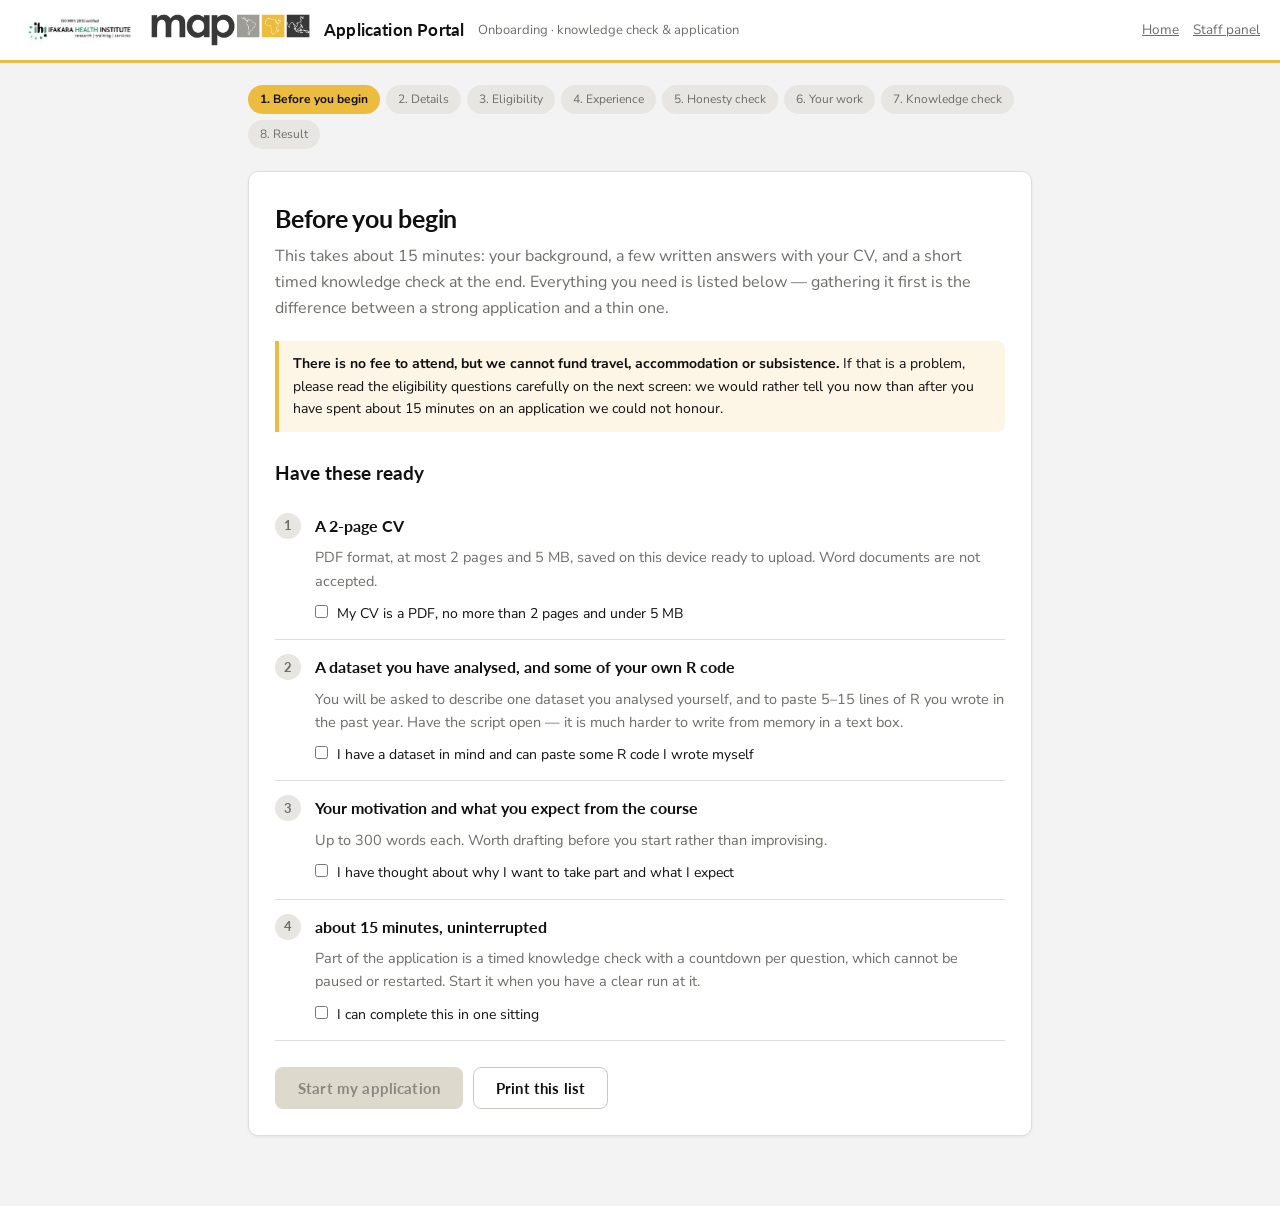
==== commit a0451b93: "Reorder journey: Your work now precedes the knowledge check The written answers and the CV are captu" ====
--- a/apply.html
+++ b/apply.html
@@ -98,8 +98,8 @@
       <label>Gender <span class="req">*</span></label>
       <select name="gender">
         <option value="">Choose…</option>
-        <option>Female</option><option>Male</option>
-        <option>Non-binary</option><option>Prefer not to say</option>
+        <option>Male</option>
+        <option>Female</option>
       </select>
       <div class="field-error" data-error="gender"></div>
     </div>
@@ -200,6 +200,11 @@
 
 <template id="tpl-quiz-intro">
   <h1>Knowledge check</h1>
+  <div class="note">
+    <strong>Your application is already submitted.</strong> This last step is scored and
+    shown to the panel alongside everything else you have written — it is not a gate,
+    and a low score does not withdraw your application.
+  </div>
   <p class="lead" data-shape></p>
   <ul class="tight">
     <li><strong data-timing></strong> per question — the countdown is enforced by the server.</li>
@@ -247,8 +252,8 @@
 <template id="tpl-written">
   <h1>Your own work</h1>
   <p class="lead">
-    Three short answers and your CV. These are read by the selection panel — please
-    answer in your own words.
+    Three short answers, your motivation and your CV. These are read by the selection
+    panel — please answer in your own words. The timed knowledge check comes after this.
   </p>
 
   <label>1. Describe a dataset you have personally analysed <span class="req">*</span></label>
@@ -303,16 +308,8 @@
   <div class="field-error" data-error="cv"></div>
 
   <div class="err hidden" data-alert></div>
-  <div class="actions"><button class="btn" data-next>Submit application</button></div>
-</template>
-
-<template id="tpl-done">
-  <div class="centred">
-    <h1>Application submitted</h1>
-    <p class="lead">
-      Thank you — your answers and CV have been received. The selection panel will be
-      in touch by email.
-    </p>
+  <div class="actions">
+    <button class="btn" data-next>Submit and continue to the knowledge check</button>
   </div>
 </template>
 
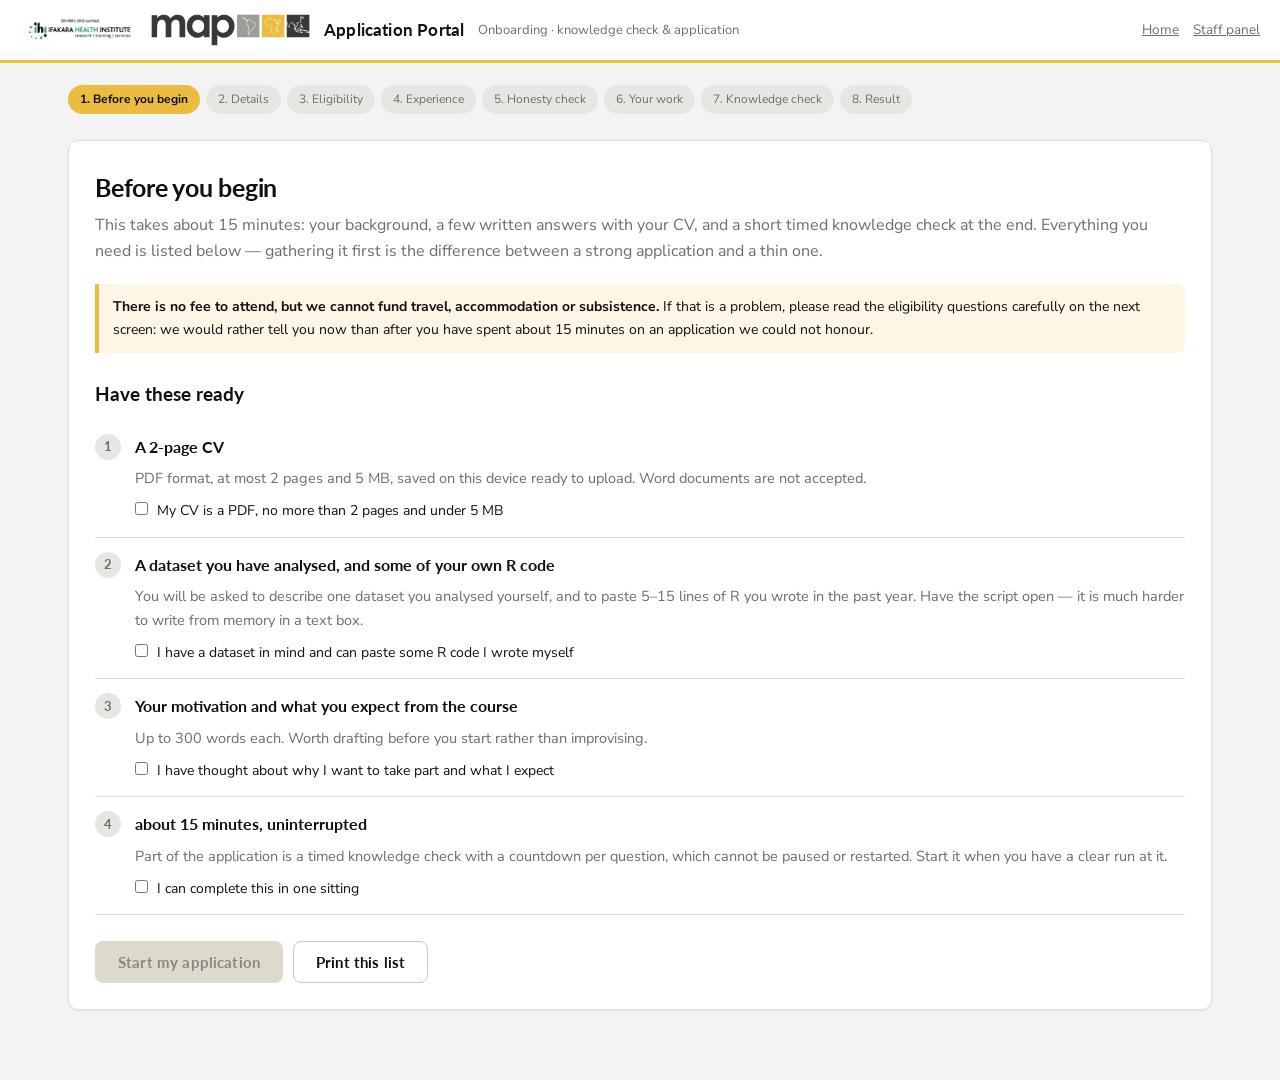
==== commit 3ee3e9d9: "Panel deadline control + free-text "Other" + one-line step bar - Staff panel: lift the settings card" ====
--- a/apply.html
+++ b/apply.html
@@ -21,7 +21,7 @@
   <a class="muted" href="panel.html">Staff panel</a>
 </header>
 
-<div class="wrap">
+<div class="wrap-wide">
   <ul class="steps" id="steps"></ul>
 
   <div class="card">
@@ -109,6 +109,8 @@
         <option value="">Choose…</option>
         <option>BSc</option><option>MSc</option><option>PhD</option><option>Other</option>
       </select>
+      <input type="text" name="education_other" class="hidden" maxlength="30"
+             placeholder="Please specify" data-other-for="education">
       <div class="field-error" data-error="education"></div>
     </div>
     <div>
@@ -123,6 +125,8 @@
         <option>University</option><option>NGO</option><option>Government</option>
         <option>Private sector</option><option>Other</option>
       </select>
+      <input type="text" name="institution_type_other" class="hidden" maxlength="50"
+             placeholder="Please specify" data-other-for="institution_type">
       <div class="field-error" data-error="institution_type"></div>
     </div>
     <div>
--- a/css/styles.css
+++ b/css/styles.css
@@ -70,7 +70,7 @@
 p.lead { color: var(--grey); margin: 0 0 20px; }
 
 /* ---------------------------------------------------------------- steps */
-.steps { display: flex; gap: 6px; flex-wrap: wrap; margin: 0 0 22px; padding: 0; list-style: none; }
+.steps { display: flex; gap: 6px; flex-wrap: nowrap; overflow-x: auto; margin: 0 0 22px; padding: 0 0 4px; list-style: none; }
 .steps li {
   font-size: 12px; color: var(--grey); background: #e8e6e2;
   border-radius: 20px; padding: 5px 12px; white-space: nowrap;
